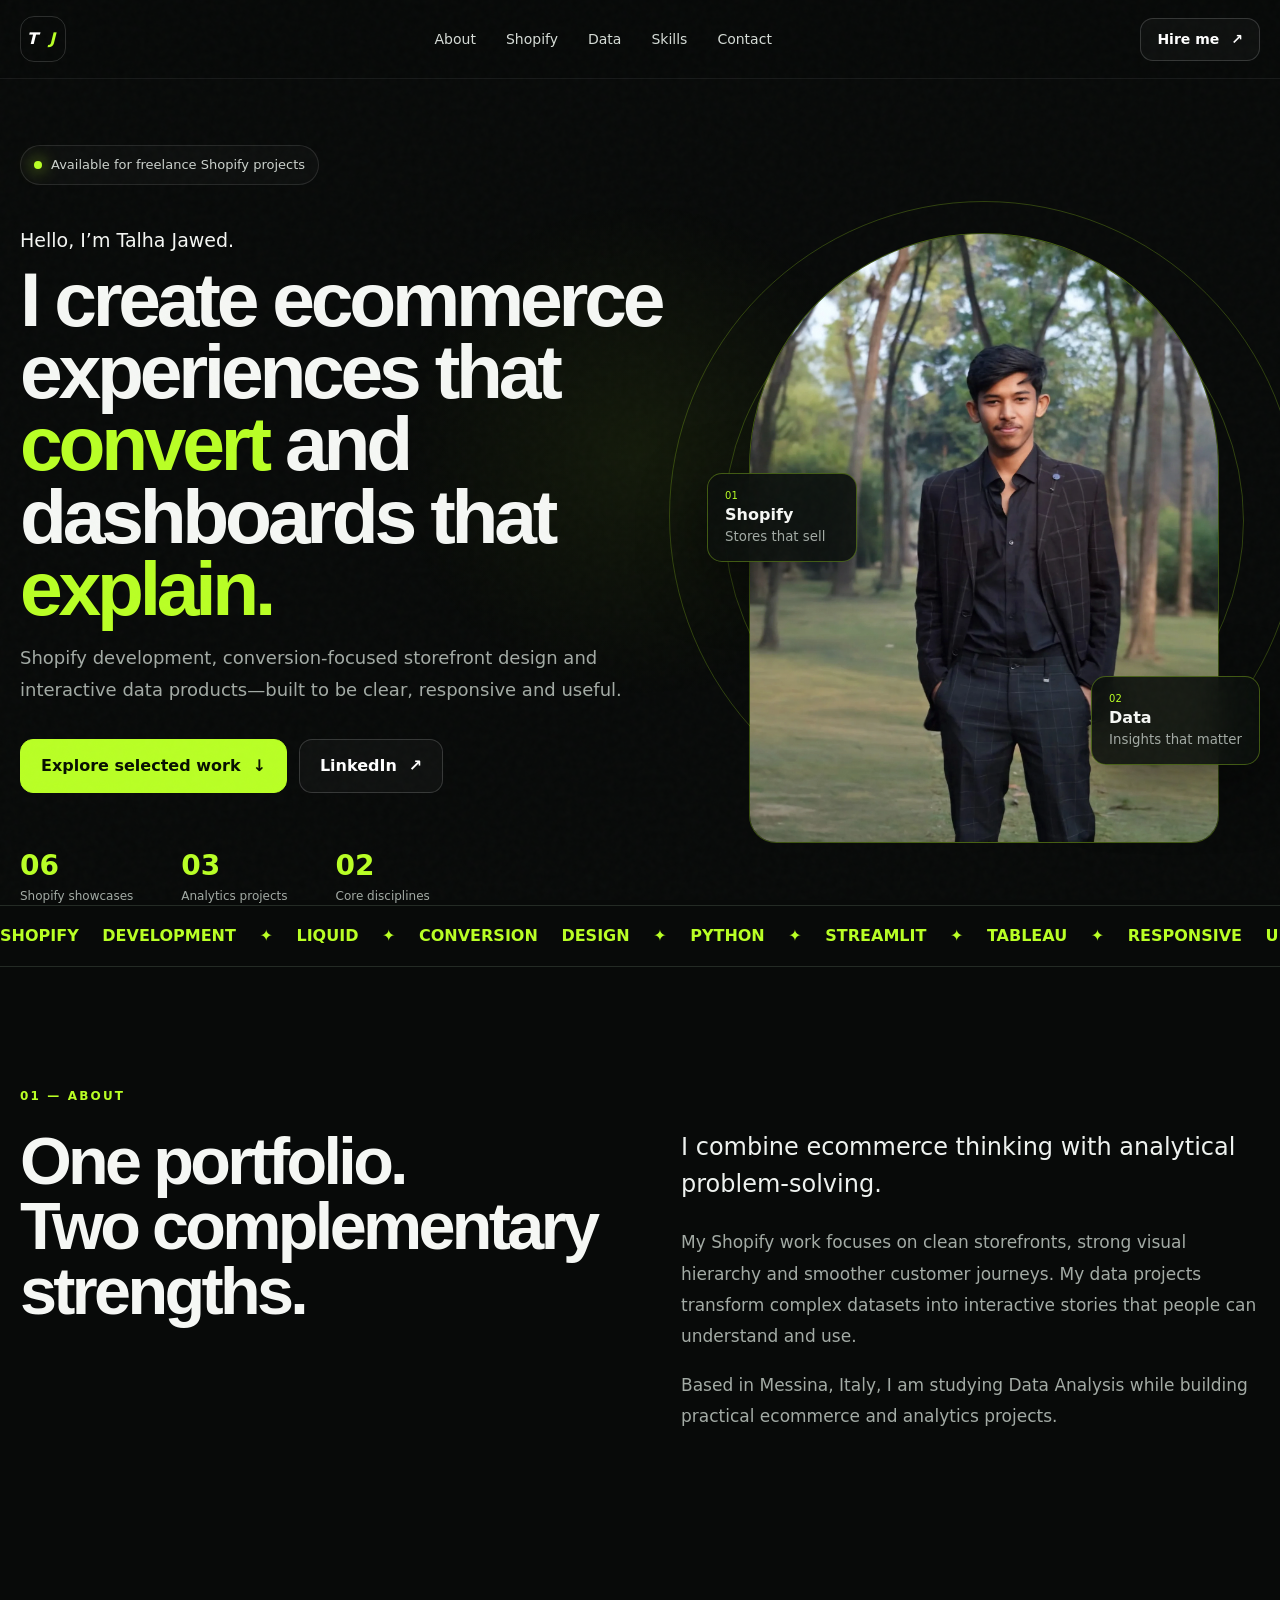
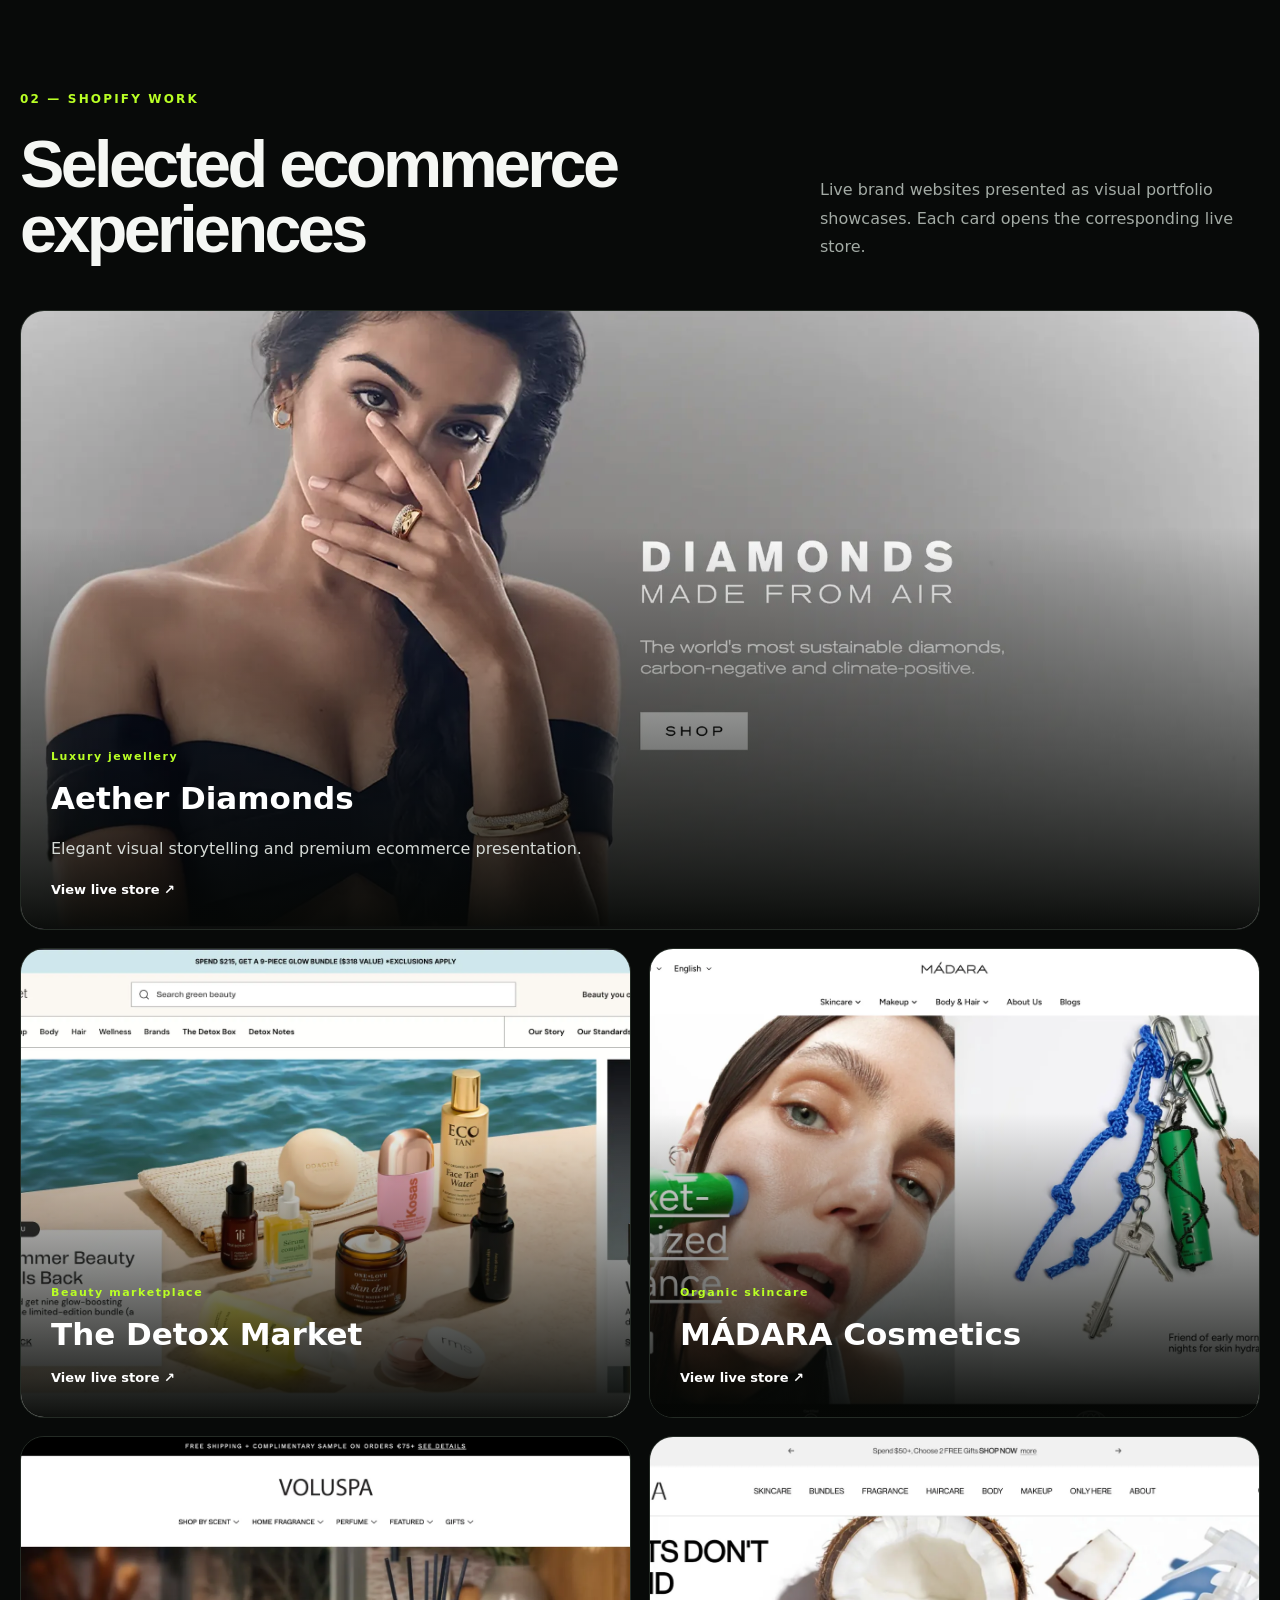
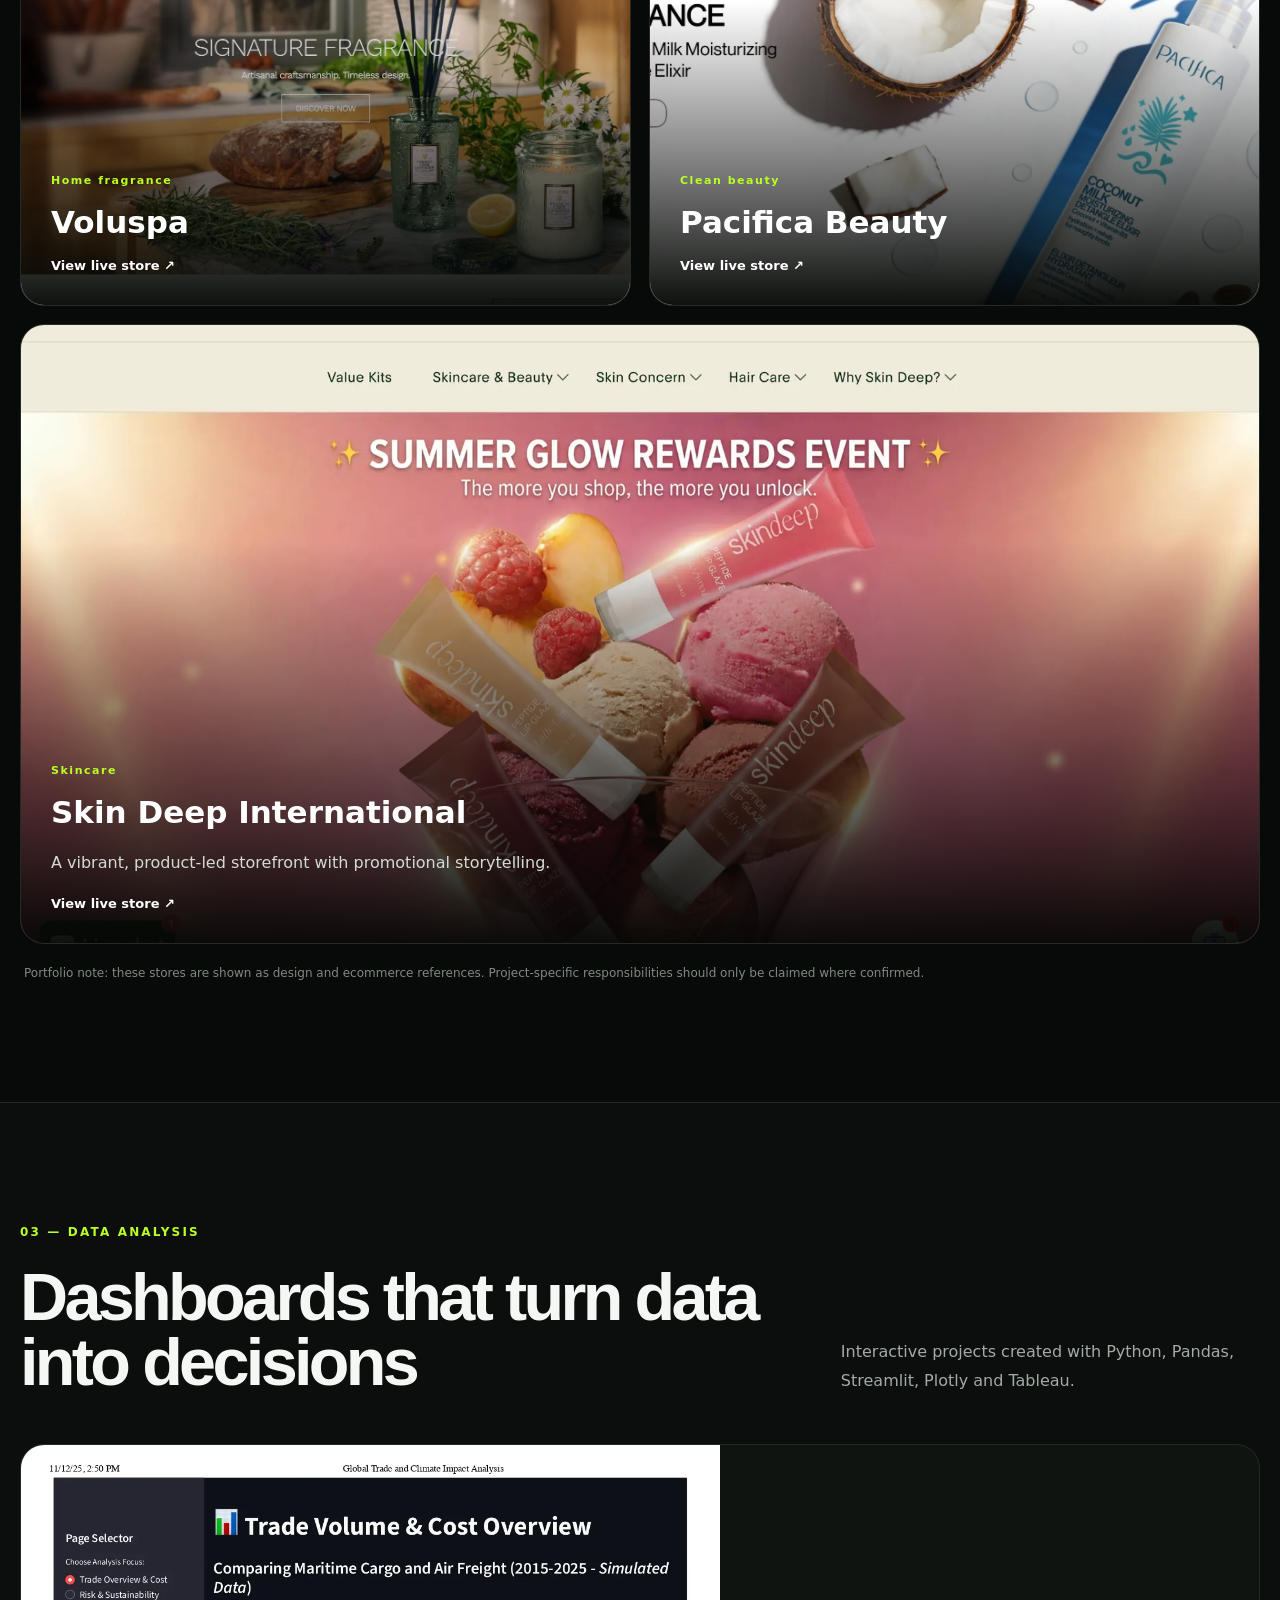
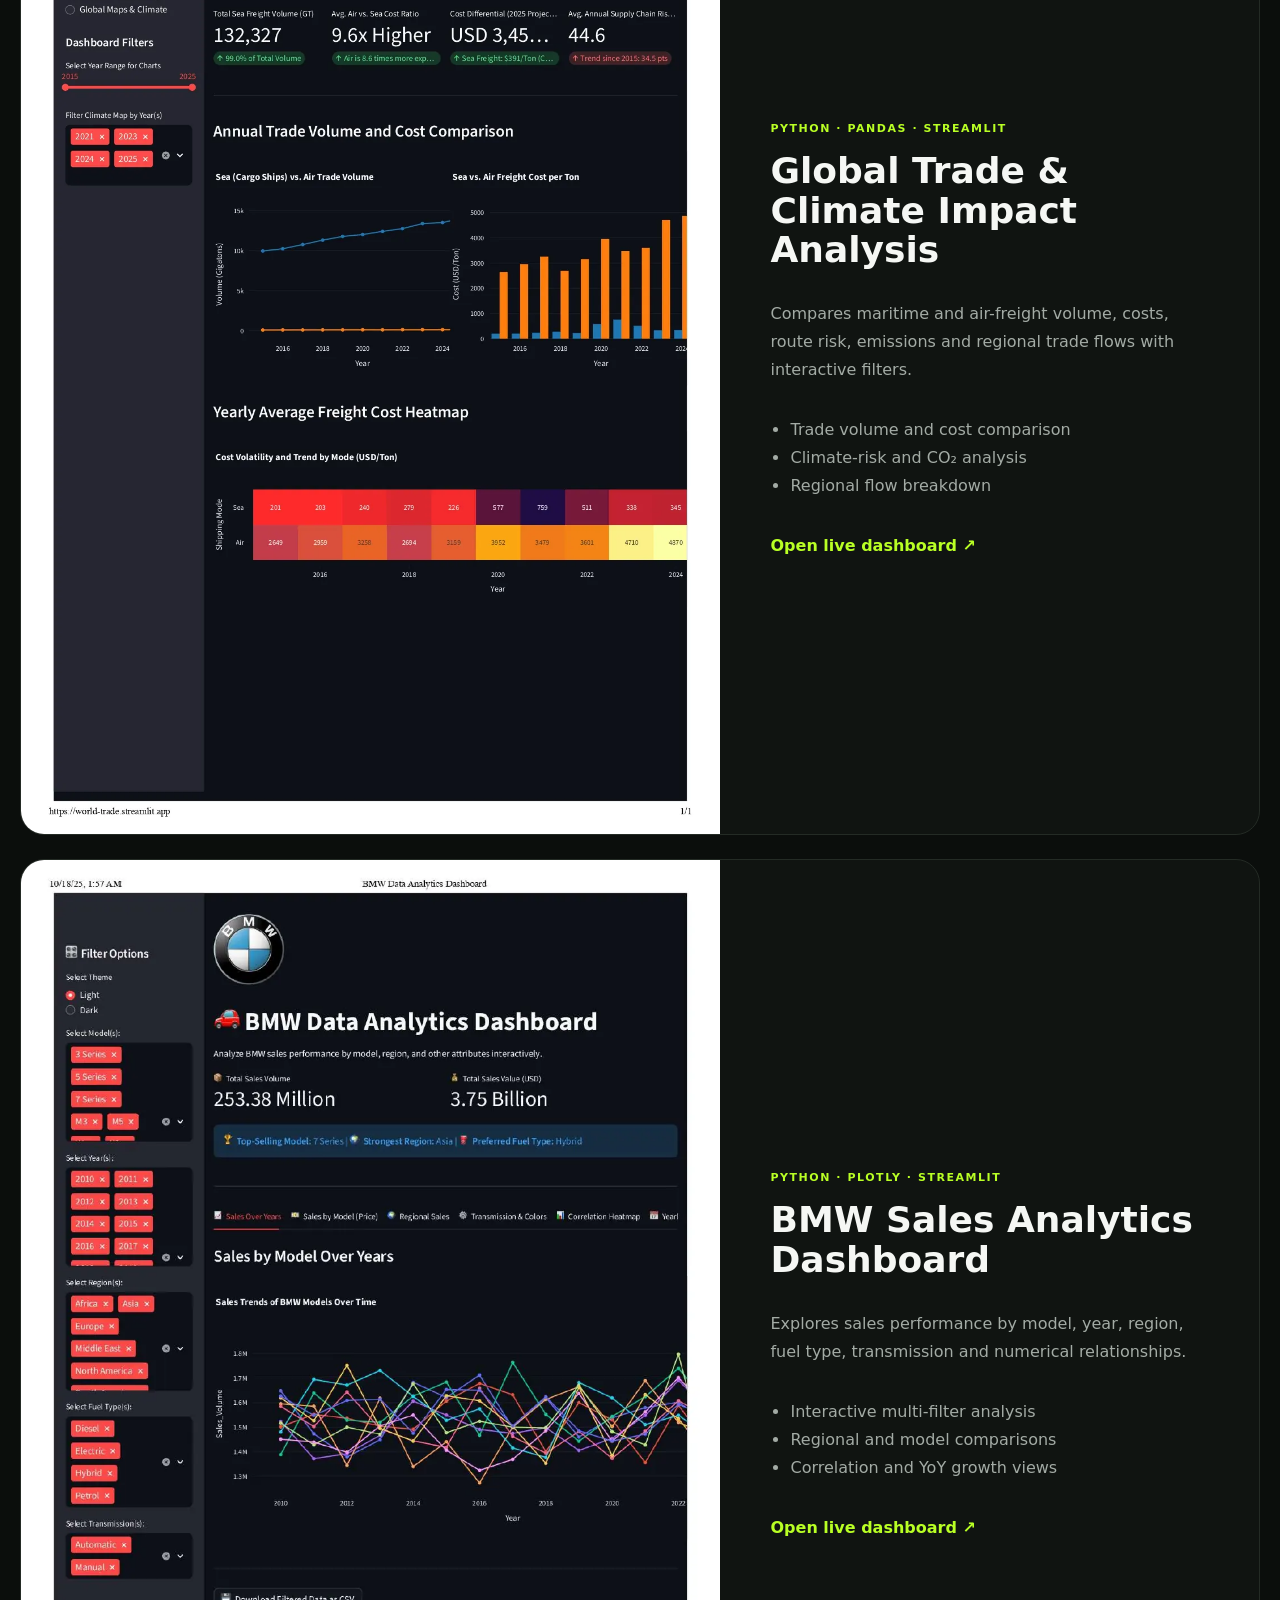
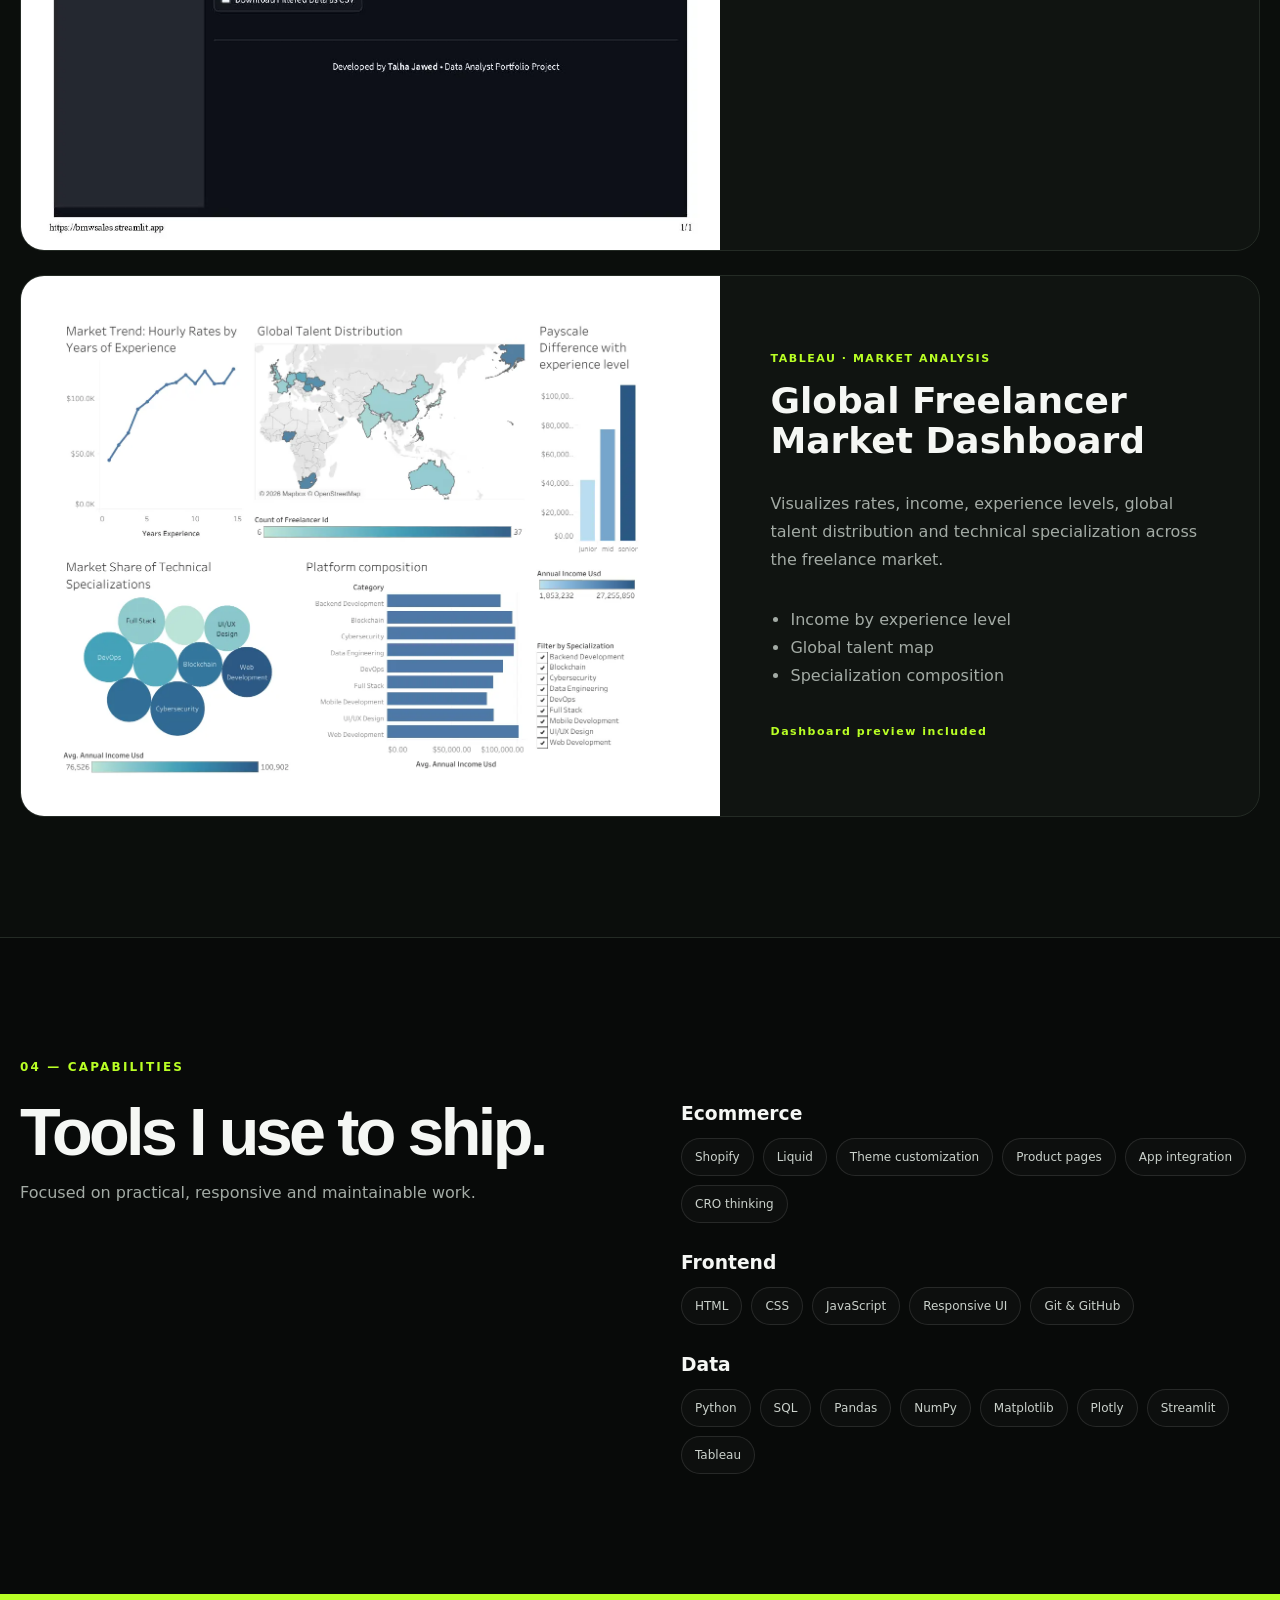
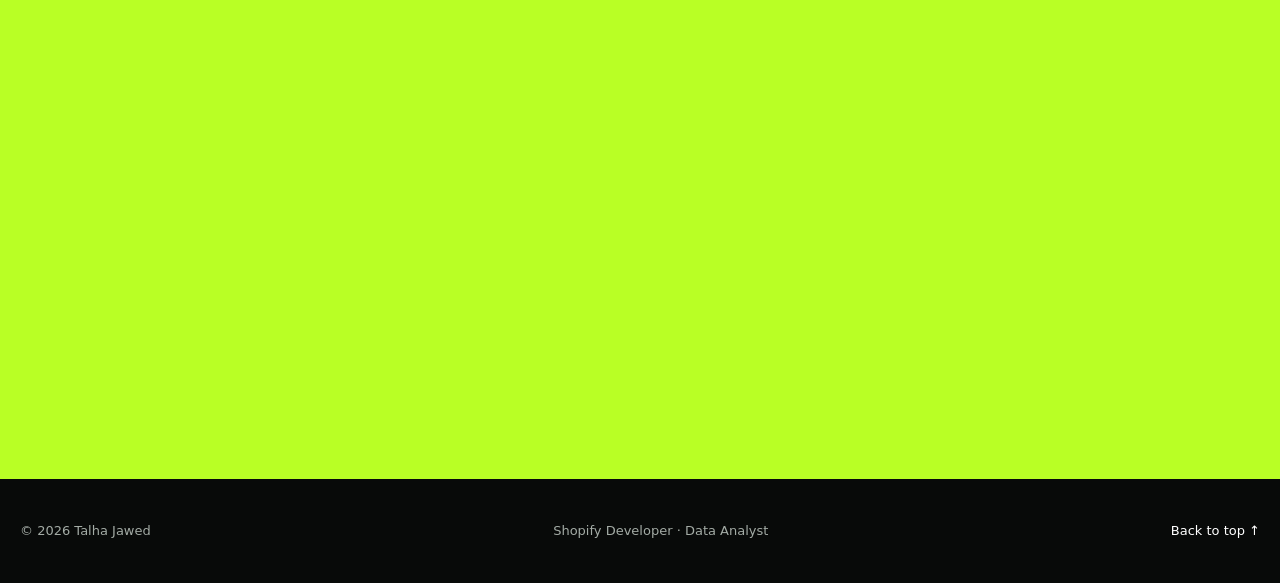
==== index.html @ ec4f765f "Add files via upload" ====
<!doctype html>
<html lang="en">
<head>
  <meta charset="utf-8">
  <meta name="viewport" content="width=device-width,initial-scale=1">
  <meta name="theme-color" content="#080a09">
  <meta name="description" content="Talha Jawed is a Shopify developer and data analyst creating conversion-focused storefronts and interactive analytics dashboards.">
  <meta property="og:title" content="Talha Jawed — Shopify Developer & Data Analyst">
  <meta property="og:description" content="Conversion-focused Shopify work and interactive data analytics projects.">
  <meta property="og:type" content="website">
  <meta property="og:image" content="assets/images/talha.webp">
  <title>Talha Jawed — Shopify Developer & Data Analyst</title>
  <link rel="icon" href="assets/favicon.svg" type="image/svg+xml">
  <link rel="manifest" href="site.webmanifest">
  <link rel="stylesheet" href="style.css">
</head>
<body>
  <a class="skip-link" href="#main">Skip to content</a>
  <div class="noise" aria-hidden="true"></div>
  <div class="cursor-glow" aria-hidden="true"></div>

  <header class="site-header" id="top">
    <nav class="nav shell" aria-label="Primary navigation">
      <a class="logo" href="#home" aria-label="Talha Jawed home"><span>T</span><span>J</span></a>
      <button class="menu-button" type="button" aria-expanded="false" aria-controls="nav-menu">Menu</button>
      <div class="nav-menu" id="nav-menu">
        <a href="#about">About</a>
        <a href="#shopify">Shopify</a>
        <a href="#data">Data</a>
        <a href="#skills">Skills</a>
        <a href="#contact">Contact</a>
      </div>
      <a class="button button-small desktop-hire" href="https://www.upwork.com/freelancers/~015380ee464b023a35" target="_blank" rel="noopener noreferrer">Hire me <span>↗</span></a>
    </nav>
  </header>

  <main id="main">
    <section class="hero shell" id="home">
      <div class="hero-copy reveal">
        <p class="availability"><span></span>Available for freelance Shopify projects</p>
        <p class="kicker">Hello, I’m Talha Jawed.</p>
        <h1>I create ecommerce experiences that <em>convert</em> and dashboards that <em>explain.</em></h1>
        <p class="hero-lead">Shopify development, conversion-focused storefront design and interactive data products—built to be clear, responsive and useful.</p>
        <div class="hero-actions">
          <a class="button button-primary" href="#shopify">Explore selected work <span>↓</span></a>
          <a class="button" href="https://www.linkedin.com/in/talha-jawed-04298723a/" target="_blank" rel="noopener noreferrer">LinkedIn <span>↗</span></a>
        </div>
        <dl class="hero-stats" aria-label="Portfolio summary">
          <div><dt>06</dt><dd>Shopify showcases</dd></div>
          <div><dt>03</dt><dd>Analytics projects</dd></div>
          <div><dt>02</dt><dd>Core disciplines</dd></div>
        </dl>
      </div>

      <div class="hero-art reveal" aria-label="Portrait of Talha Jawed">
        <div class="ring ring-one"></div><div class="ring ring-two"></div>
        <div class="portrait"><img src="assets/images/talha.webp" alt="Talha Jawed wearing a black suit" width="900" height="1100" fetchpriority="high"></div>
        <div class="float-card float-left"><span>01</span><b>Shopify</b><small>Stores that sell</small></div>
        <div class="float-card float-right"><span>02</span><b>Data</b><small>Insights that matter</small></div>
      </div>
    </section>

    <div class="ticker" aria-hidden="true"><div>SHOPIFY DEVELOPMENT ✦ LIQUID ✦ CONVERSION DESIGN ✦ PYTHON ✦ STREAMLIT ✦ TABLEAU ✦ RESPONSIVE UI ✦ SHOPIFY DEVELOPMENT ✦ LIQUID ✦ CONVERSION DESIGN ✦ PYTHON ✦ STREAMLIT ✦ TABLEAU ✦ RESPONSIVE UI ✦</div></div>

    <section class="section shell" id="about">
      <p class="section-index reveal">01 — ABOUT</p>
      <div class="about-grid reveal">
        <h2>One portfolio.<br>Two complementary strengths.</h2>
        <div class="about-copy">
          <p class="statement">I combine ecommerce thinking with analytical problem-solving.</p>
          <p>My Shopify work focuses on clean storefronts, strong visual hierarchy and smoother customer journeys. My data projects transform complex datasets into interactive stories that people can understand and use.</p>
          <p>Based in Messina, Italy, I am studying Data Analysis while building practical ecommerce and analytics projects.</p>
        </div>
      </div>
    </section>

    <section class="section shell" id="shopify">
      <div class="section-heading reveal">
        <div><p class="section-index">02 — SHOPIFY WORK</p><h2>Selected ecommerce experiences</h2></div>
        <p>Live brand websites presented as visual portfolio showcases. Each card opens the corresponding live store.</p>
      </div>
      <div class="shop-grid">
        <a class="shop-card shop-feature reveal" href="https://aetherdiamonds.com/" target="_blank" rel="noopener noreferrer">
          <img src="assets/images/aether.webp" alt="Aether Diamonds ecommerce homepage" loading="lazy">
          <div class="shade"></div><div class="shop-copy"><span>Luxury jewellery</span><h3>Aether Diamonds</h3><p>Elegant visual storytelling and premium ecommerce presentation.</p><b>View live store ↗</b></div>
        </a>
        <a class="shop-card reveal" href="https://www.thedetoxmarket.com/" target="_blank" rel="noopener noreferrer"><img src="assets/images/detox.webp" alt="The Detox Market homepage" loading="lazy"><div class="shade"></div><div class="shop-copy"><span>Beauty marketplace</span><h3>The Detox Market</h3><b>View live store ↗</b></div></a>
        <a class="shop-card reveal" href="https://www.madaracosmetics.com/" target="_blank" rel="noopener noreferrer"><img src="assets/images/madara.webp" alt="Madara Cosmetics homepage" loading="lazy"><div class="shade"></div><div class="shop-copy"><span>Organic skincare</span><h3>MÁDARA Cosmetics</h3><b>View live store ↗</b></div></a>
        <a class="shop-card reveal" href="https://voluspa.com/" target="_blank" rel="noopener noreferrer"><img src="assets/images/voluspa.webp" alt="Voluspa homepage" loading="lazy"><div class="shade"></div><div class="shop-copy"><span>Home fragrance</span><h3>Voluspa</h3><b>View live store ↗</b></div></a>
        <a class="shop-card reveal" href="https://www.pacificabeauty.com/" target="_blank" rel="noopener noreferrer"><img src="assets/images/pacifica.webp" alt="Pacifica Beauty homepage" loading="lazy"><div class="shade"></div><div class="shop-copy"><span>Clean beauty</span><h3>Pacifica Beauty</h3><b>View live store ↗</b></div></a>
        <a class="shop-card shop-wide reveal" href="https://skindeepintl.com/" target="_blank" rel="noopener noreferrer"><img src="assets/images/skindeep.webp" alt="Skin Deep International homepage" loading="lazy"><div class="shade"></div><div class="shop-copy"><span>Skincare</span><h3>Skin Deep International</h3><p>A vibrant, product-led storefront with promotional storytelling.</p><b>View live store ↗</b></div></a>
      </div>
      <p class="disclosure reveal">Portfolio note: these stores are shown as design and ecommerce references. Project-specific responsibilities should only be claimed where confirmed.</p>
    </section>

    <section class="section data-section" id="data">
      <div class="shell">
        <div class="section-heading reveal">
          <div><p class="section-index">03 — DATA ANALYSIS</p><h2>Dashboards that turn data into decisions</h2></div>
          <p>Interactive projects created with Python, Pandas, Streamlit, Plotly and Tableau.</p>
        </div>
        <div class="data-list">
          <article class="data-card reveal">
            <div class="data-visual"><img src="assets/images/trade.webp" alt="Global Trade and Climate Impact dashboard" loading="lazy"></div>
            <div class="data-copy"><span>PYTHON · PANDAS · STREAMLIT</span><h3>Global Trade & Climate Impact Analysis</h3><p>Compares maritime and air-freight volume, costs, route risk, emissions and regional trade flows with interactive filters.</p><ul><li>Trade volume and cost comparison</li><li>Climate-risk and CO₂ analysis</li><li>Regional flow breakdown</li></ul><a href="https://world-trade.streamlit.app" target="_blank" rel="noopener noreferrer">Open live dashboard ↗</a></div>
          </article>
          <article class="data-card reveal">
            <div class="data-visual"><img src="assets/images/bmw.webp" alt="BMW Sales Analytics dashboard" loading="lazy"></div>
            <div class="data-copy"><span>PYTHON · PLOTLY · STREAMLIT</span><h3>BMW Sales Analytics Dashboard</h3><p>Explores sales performance by model, year, region, fuel type, transmission and numerical relationships.</p><ul><li>Interactive multi-filter analysis</li><li>Regional and model comparisons</li><li>Correlation and YoY growth views</li></ul><a href="https://bmwsales.streamlit.app" target="_blank" rel="noopener noreferrer">Open live dashboard ↗</a></div>
          </article>
          <article class="data-card reveal">
            <div class="data-visual"><img src="assets/images/freelancer.webp" alt="Global Freelancer Market Tableau dashboard" loading="lazy"></div>
            <div class="data-copy"><span>TABLEAU · MARKET ANALYSIS</span><h3>Global Freelancer Market Dashboard</h3><p>Visualizes rates, income, experience levels, global talent distribution and technical specialization across the freelance market.</p><ul><li>Income by experience level</li><li>Global talent map</li><li>Specialization composition</li></ul><span class="coming-link">Dashboard preview included</span></div>
          </article>
        </div>
      </div>
    </section>

    <section class="section shell" id="skills">
      <p class="section-index reveal">04 — CAPABILITIES</p>
      <div class="skills-grid reveal">
        <div><h2>Tools I use to ship.</h2><p>Focused on practical, responsive and maintainable work.</p></div>
        <div class="skill-groups">
          <div><h3>Ecommerce</h3><p><span>Shopify</span><span>Liquid</span><span>Theme customization</span><span>Product pages</span><span>App integration</span><span>CRO thinking</span></p></div>
          <div><h3>Frontend</h3><p><span>HTML</span><span>CSS</span><span>JavaScript</span><span>Responsive UI</span><span>Git & GitHub</span></p></div>
          <div><h3>Data</h3><p><span>Python</span><span>SQL</span><span>Pandas</span><span>NumPy</span><span>Matplotlib</span><span>Plotly</span><span>Streamlit</span><span>Tableau</span></p></div>
        </div>
      </div>
    </section>

    <section class="contact section" id="contact">
      <div class="shell contact-grid reveal">
        <div><p class="section-index">05 — CONTACT</p><h2>Have a store to improve or data to explore?</h2><p>Let’s turn it into something clear, useful and memorable.</p></div>
        <div class="contact-buttons">
          <a href="https://www.upwork.com/freelancers/~015380ee464b023a35" target="_blank" rel="noopener noreferrer">Upwork <span>↗</span></a>
          <a href="https://www.fiverr.com/s/yvzglZ6" target="_blank" rel="noopener noreferrer">Fiverr <span>↗</span></a>
          <a href="https://www.linkedin.com/in/talha-jawed-04298723a/" target="_blank" rel="noopener noreferrer">LinkedIn <span>↗</span></a>
        </div>
      </div>
    </section>
  </main>

  <footer class="footer shell"><span>© <span id="year"></span> Talha Jawed</span><span>Shopify Developer · Data Analyst</span><a href="#top">Back to top ↑</a></footer>
  <script src="script.js" defer></script>
</body>
</html>
---- style.css ----
:root{--bg:#080a09;--bg2:#0d100e;--panel:#101411;--line:#242b25;--text:#f5f7f4;--muted:#a3aba5;--green:#b9ff25;--green2:#71f34e;--dark:#061000;--radius:24px;--max:1280px}*{box-sizing:border-box}html{scroll-behavior:smooth;scroll-padding-top:90px}body{margin:0;background:var(--bg);color:var(--text);font-family:Inter,ui-sans-serif,system-ui,-apple-system,BlinkMacSystemFont,"Segoe UI",sans-serif;overflow-x:hidden;line-height:1.5}img{max-width:100%;display:block}a,button{font:inherit}.shell{width:min(var(--max),calc(100% - 40px));margin-inline:auto}.skip-link{position:fixed;left:12px;top:-80px;z-index:100;background:var(--green);color:#061000;padding:10px 14px;border-radius:8px}.skip-link:focus{top:12px}.noise{position:fixed;inset:0;pointer-events:none;z-index:90;opacity:.035;background-image:url("data:image/svg+xml,%3Csvg viewBox='0 0 160 160' xmlns='http://www.w3.org/2000/svg'%3E%3Cfilter id='n'%3E%3CfeTurbulence type='fractalNoise' baseFrequency='.8' numOctaves='4' stitchTiles='stitch'/%3E%3C/filter%3E%3Crect width='100%25' height='100%25' filter='url(%23n)' opacity='.7'/%3E%3C/svg%3E")}.cursor-glow{position:fixed;left:50%;top:50%;width:520px;height:520px;border-radius:50%;background:radial-gradient(circle,#b9ff2511 0,transparent 68%);pointer-events:none;z-index:-1;transform:translate(-50%,-50%)}.site-header{position:fixed;top:0;width:100%;z-index:80;background:#080a09d9;border-bottom:1px solid #ffffff12;backdrop-filter:blur(18px)}.nav{height:78px;display:flex;align-items:center;justify-content:space-between;gap:24px}.logo{width:46px;height:46px;display:grid;grid-template-columns:1fr 1fr;place-items:center;border:1px solid #ffffff25;border-radius:14px;text-decoration:none;color:#fff;font-weight:900;font-style:italic;letter-spacing:-.15em;padding-right:4px}.logo span:last-child{color:var(--green)}.nav-menu{display:flex;gap:30px}.nav-menu a{color:#d6dcd7;text-decoration:none;font-size:14px}.nav-menu a:hover,.nav-menu a:focus-visible{color:var(--green)}.menu-button{display:none;background:none;border:1px solid #ffffff22;color:white;border-radius:10px;padding:8px 12px}.button{display:inline-flex;align-items:center;justify-content:center;gap:12px;border:1px solid #ffffff29;border-radius:13px;padding:14px 20px;color:white;text-decoration:none;font-weight:800;background:#ffffff08;transition:.25s ease}.button:hover{transform:translateY(-2px);border-color:#b9ff2580}.button-primary{background:var(--green);border-color:var(--green);color:#071000}.button-small{padding:10px 16px;font-size:14px}.hero{min-height:820px;padding-top:132px;display:grid;grid-template-columns:1.08fr .92fr;align-items:center;gap:38px}.availability{display:inline-flex;align-items:center;gap:9px;border:1px solid #ffffff1c;background:#ffffff06;border-radius:999px;padding:9px 13px;color:#ccd2cd;font-size:13px}.availability span{width:8px;height:8px;background:var(--green);border-radius:50%;box-shadow:0 0 16px var(--green)}.kicker{font-size:19px;margin:28px 0 9px}.hero h1,.section h2{font-family:"Arial Black",Inter,sans-serif;letter-spacing:-.055em}.hero h1{font-size:clamp(54px,6vw,92px);line-height:.94;margin:0;max-width:820px}.hero h1 em{font-style:normal;color:var(--green)}.hero-lead{font-size:18px;line-height:1.8;color:var(--muted);max-width:680px}.hero-actions{display:flex;gap:12px;margin:32px 0 0}.hero-stats{display:flex;gap:48px;margin:52px 0 0}.hero-stats div{display:flex;flex-direction:column}.hero-stats dt{font-size:28px;font-weight:900;color:var(--green)}.hero-stats dd{margin:0;color:var(--muted);font-size:12px}.hero-art{height:650px;position:relative;display:grid;place-items:end center}.portrait{width:min(470px,90%);height:610px;position:relative;z-index:3;overflow:hidden;border:1px solid #b9ff2548;border-radius:240px 240px 28px 28px;background:radial-gradient(circle at 50% 26%,#b9ff2538,transparent 58%)}.portrait img{width:100%;height:100%;object-fit:cover;object-position:center 35%;filter:contrast(1.04) saturate(.92)}.ring{position:absolute;border:1px solid #b9ff2539;border-radius:50%}.ring-one{width:520px;height:520px;top:68px}.ring-two{width:630px;height:630px;top:8px}.float-card{position:absolute;z-index:5;min-width:150px;border:1px solid #b9ff254f;background:#0c100de8;backdrop-filter:blur(15px);padding:14px 17px;border-radius:15px;box-shadow:0 18px 60px #0008;display:grid}.float-card span{font-size:10px;color:var(--green)}.float-card b{font-size:16px}.float-card small{color:var(--muted)}.float-left{left:0;top:43%}.float-right{right:0;bottom:12%}.ticker{overflow:hidden;border-block:1px solid var(--line);padding:18px 0;color:var(--green);white-space:nowrap;font-weight:900}.ticker div{width:max-content;animation:ticker 28s linear infinite;word-spacing:18px}@keyframes ticker{to{transform:translateX(-50%)}}.section{padding:120px 0}.section-index{font-size:12px;letter-spacing:.18em;color:var(--green);font-weight:900;margin:0 0 24px}.section h2{font-size:clamp(42px,5.2vw,72px);line-height:.98;margin:0}.about-grid,.skills-grid{display:grid;grid-template-columns:1fr 1fr;gap:82px}.about-copy{color:var(--muted);font-size:17px;line-height:1.85}.about-copy .statement{font-size:24px;line-height:1.55;color:#eef2ef;margin-top:0}.section-heading{display:flex;align-items:end;justify-content:space-between;gap:60px;margin-bottom:48px}.section-heading>p{max-width:440px;color:var(--muted);line-height:1.8;margin:0}.shop-grid{display:grid;grid-template-columns:repeat(2,1fr);gap:18px}.shop-card{position:relative;min-height:470px;overflow:hidden;border:1px solid var(--line);border-radius:var(--radius);background:var(--panel);color:white;text-decoration:none}.shop-feature,.shop-wide{grid-column:span 2;min-height:620px}.shop-card img{position:absolute;width:100%;height:100%;object-fit:cover;transition:transform .65s ease}.shop-card:hover img{transform:scale(1.035)}.shade{position:absolute;inset:0;background:linear-gradient(transparent 35%,#050705f5 100%)}.shop-copy{position:absolute;z-index:2;left:30px;right:30px;bottom:28px}.shop-copy span,.data-copy>span{font-size:11px;letter-spacing:.14em;font-weight:900;color:var(--green)}.shop-copy h3{font-size:31px;margin:8px 0}.shop-copy p{color:#d5dad6}.shop-copy b{font-size:13px}.disclosure{color:#7f8981;font-size:12px;margin:20px 4px 0}.data-section{background:#0b0e0c;border-block:1px solid var(--line)}.data-list{display:grid;gap:24px}.data-card{display:grid;grid-template-columns:1.13fr .87fr;background:var(--panel);border:1px solid var(--line);border-radius:var(--radius);overflow:hidden}.data-visual{min-height:490px;background:#070908;overflow:hidden}.data-visual img{width:100%;height:100%;object-fit:cover;object-position:top}.data-copy{padding:50px;display:flex;flex-direction:column;justify-content:center}.data-copy h3{font-size:36px;line-height:1.1;margin:14px 0}.data-copy p,.data-copy li{color:var(--muted);line-height:1.75}.data-copy ul{padding-left:20px}.data-copy a,.coming-link{color:var(--green);font-weight:900;text-decoration:none;margin-top:18px}.skills-grid>div:first-child p{color:var(--muted)}.skill-groups{display:grid;gap:26px}.skill-groups h3{margin:0 0 10px}.skill-groups p{display:flex;flex-wrap:wrap;gap:9px;margin:0}.skill-groups span{border:1px solid #ffffff1c;background:#ffffff06;color:#cbd2cc;border-radius:999px;padding:9px 13px;font-size:12px}.skill-groups span:hover{border-color:var(--green);color:var(--green)}.contact{background:var(--green);color:#061000}.contact .section-index{color:#153600}.contact-grid{display:flex;justify-content:space-between;align-items:end;gap:60px}.contact-grid>div:first-child{max-width:800px}.contact-grid p{font-size:18px}.contact-buttons{display:flex;flex-wrap:wrap;gap:10px}.contact-buttons a{display:flex;justify-content:space-between;gap:30px;min-width:160px;border:1px solid #06100066;color:#061000;padding:13px 16px;border-radius:11px;text-decoration:none;font-weight:900}.footer{min-height:104px;display:flex;align-items:center;justify-content:space-between;gap:20px;color:var(--muted);font-size:13px}.footer a{color:white;text-decoration:none}.reveal{opacity:0;transform:translateY(26px);transition:opacity .75s ease,transform .75s ease}.reveal.visible{opacity:1;transform:none}@media (prefers-reduced-motion:reduce){html{scroll-behavior:auto}.reveal{opacity:1;transform:none;transition:none}.ticker div{animation:none}.cursor-glow{display:none}}@media(max-width:920px){.desktop-hire{display:none}.menu-button{display:block}.nav-menu{display:none;position:absolute;top:78px;left:0;right:0;padding:22px 20px 26px;background:#080a09f7;border-bottom:1px solid var(--line);flex-direction:column}.nav-menu.open{display:flex}.hero{grid-template-columns:1fr;padding-top:125px}.hero-art{height:560px}.portrait{height:520px;width:min(430px,90%)}.ring-one{width:430px;height:430px}.ring-two{width:520px;height:520px}.float-left{left:5%}.float-right{right:5%}.about-grid,.skills-grid,.data-card{grid-template-columns:1fr}.section-heading,.contact-grid{align-items:flex-start;flex-direction:column}.shop-grid{grid-template-columns:1fr}.shop-feature,.shop-wide{grid-column:auto}.data-copy{padding:34px}.data-visual{min-height:350px}}@media(max-width:580px){.shell{width:min(var(--max),calc(100% - 24px))}.hero{min-height:auto;padding-bottom:80px}.hero h1{font-size:48px}.hero-actions{flex-direction:column}.hero-stats{gap:10px;justify-content:space-between}.hero-stats dd{font-size:10px}.hero-art{height:500px}.portrait{height:470px}.ring-one{width:360px;height:360px}.ring-two{width:440px;height:440px}.float-card{min-width:126px;font-size:12px}.section{padding:84px 0}.section h2{font-size:44px}.shop-card,.shop-feature,.shop-wide{min-height:410px}.shop-copy{left:22px;right:22px;bottom:22px}.shop-copy h3{font-size:27px}.data-copy h3{font-size:30px}.contact-buttons{width:100%;flex-direction:column}.contact-buttons a{width:100%}.footer{flex-direction:column;justify-content:center;padding:28px 0;text-align:center}}
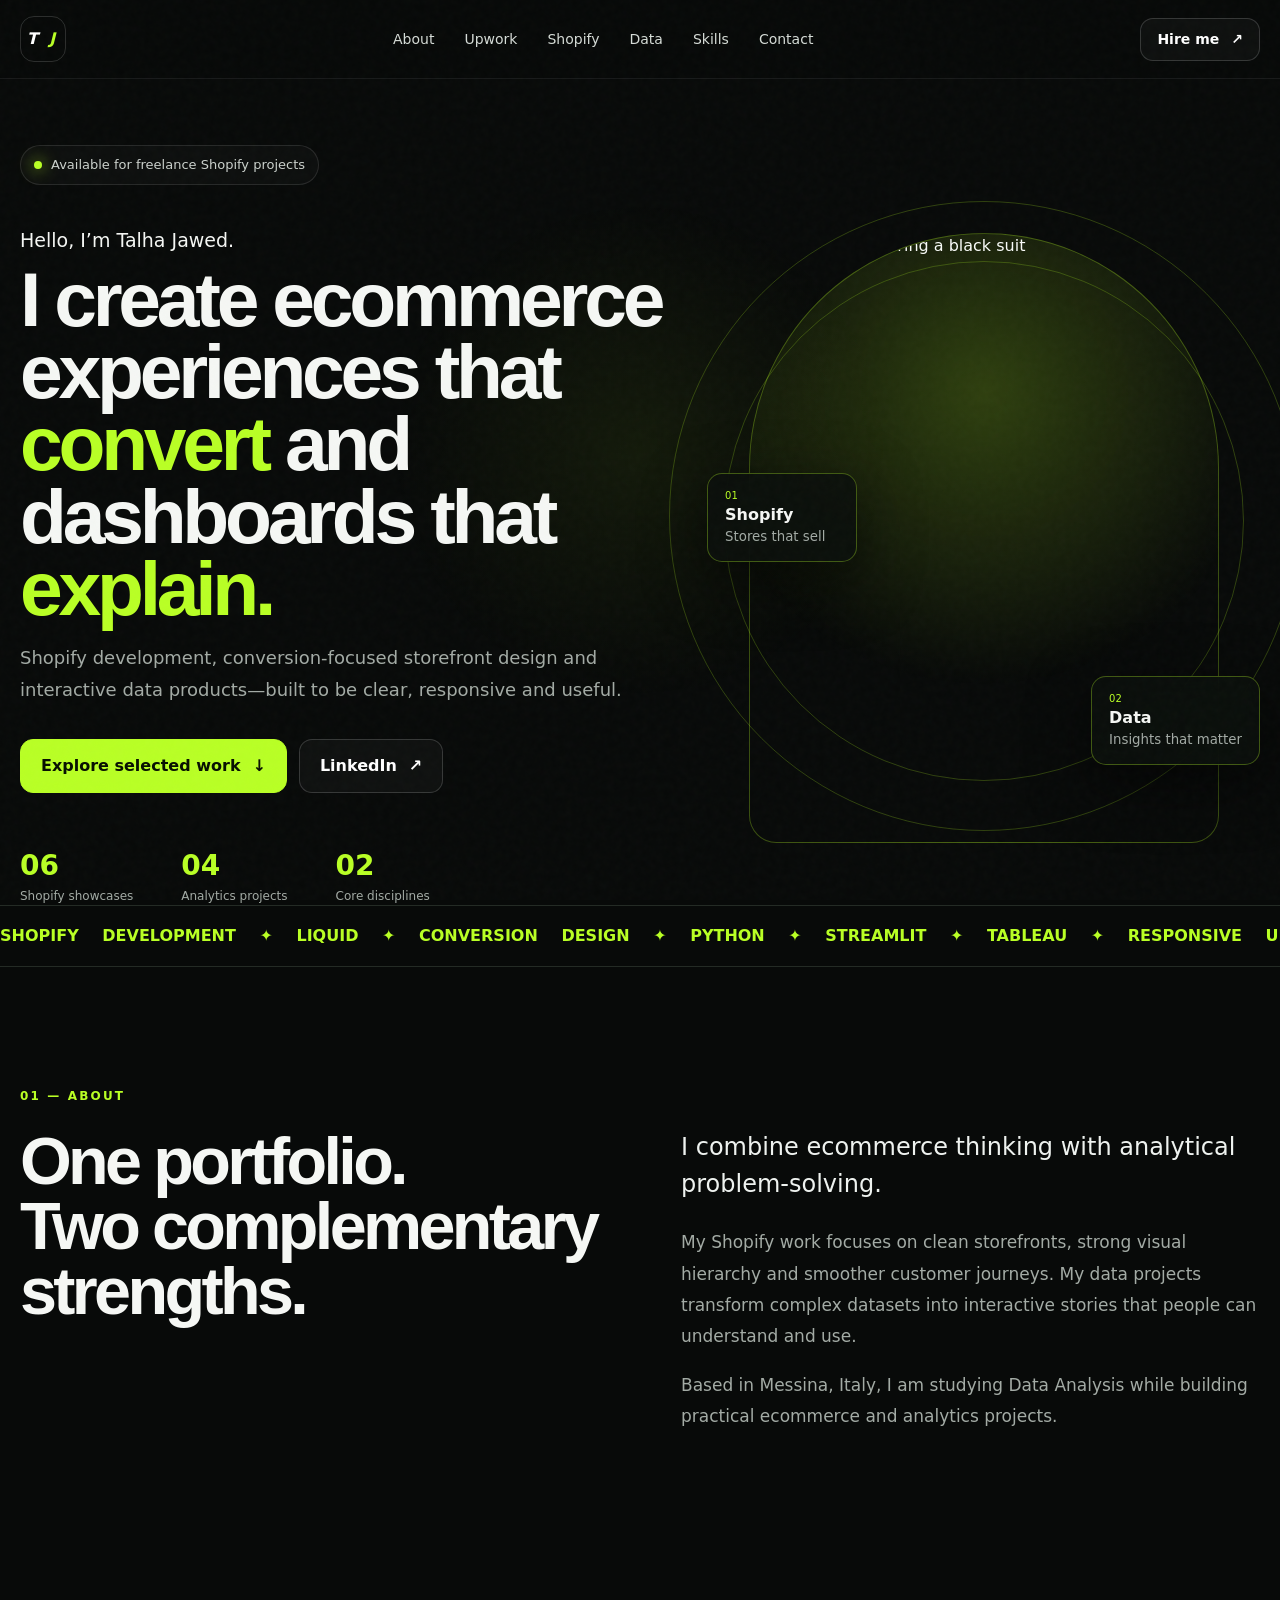
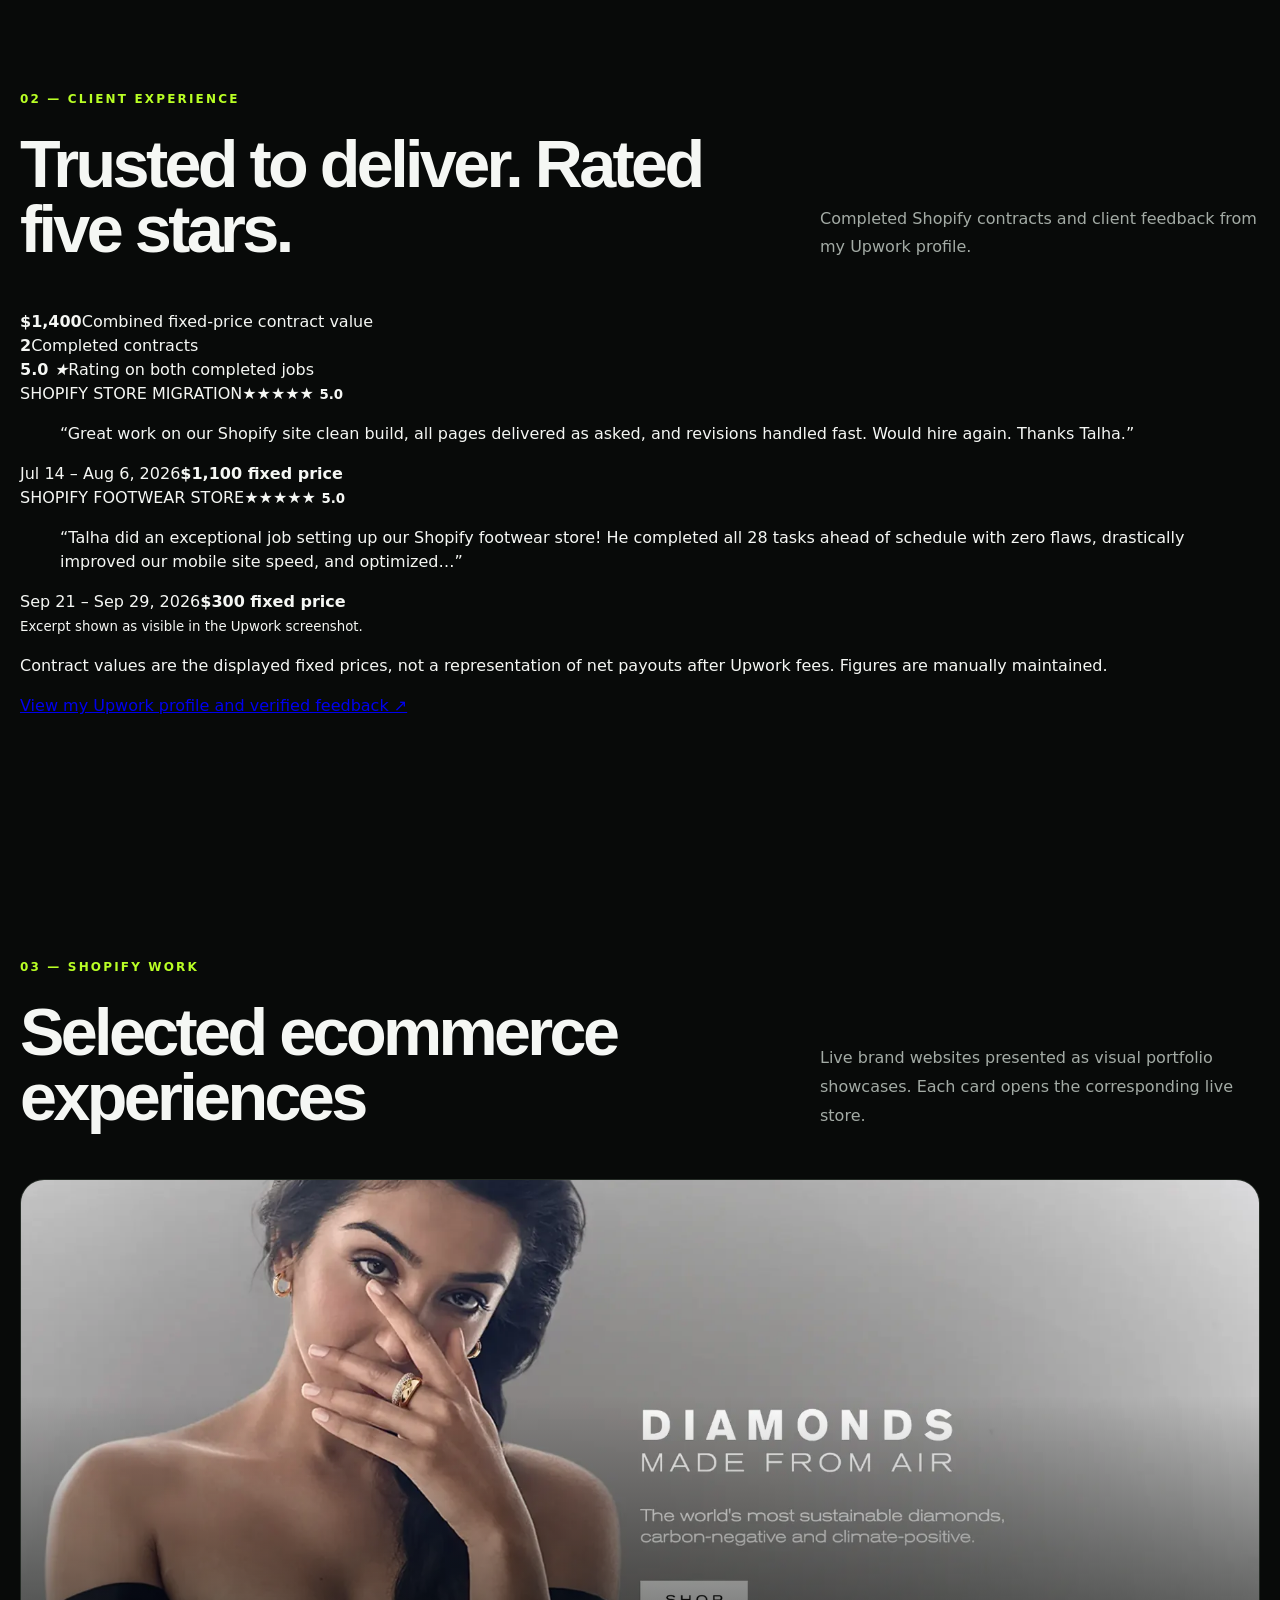
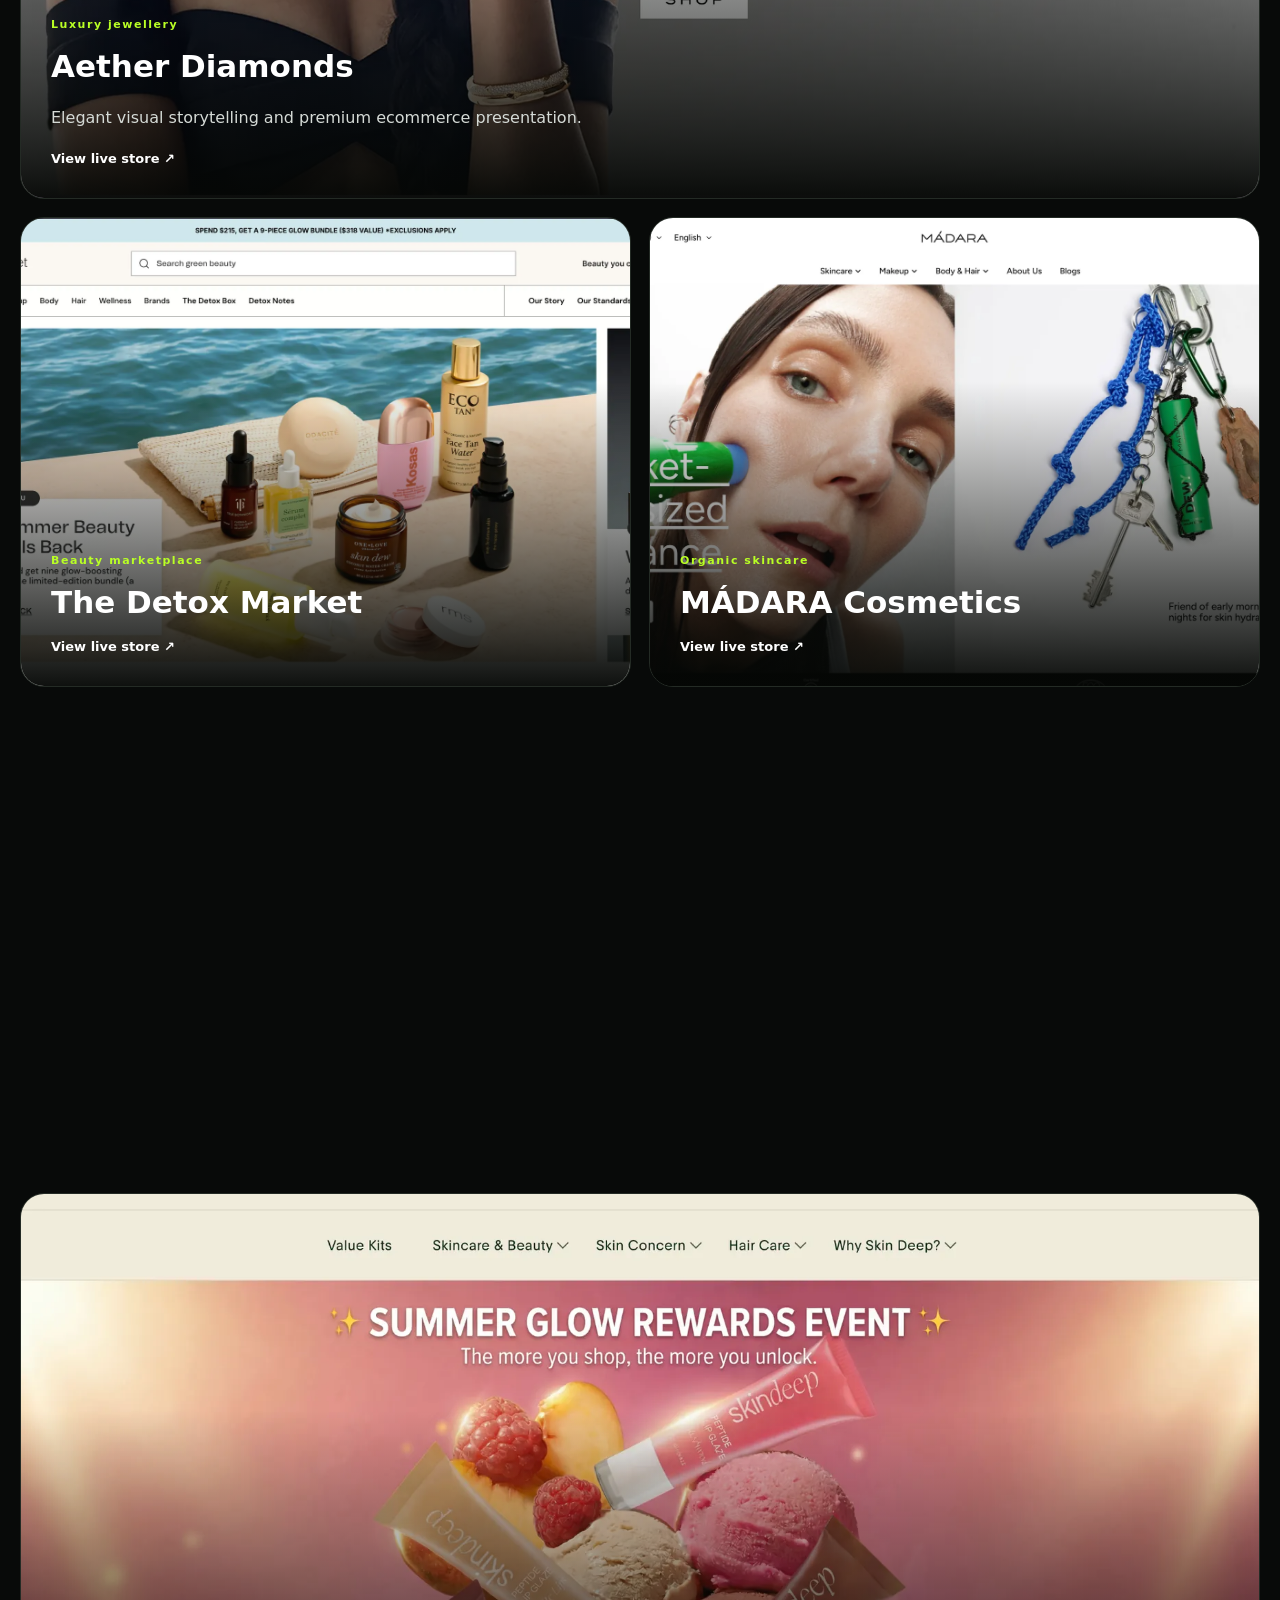
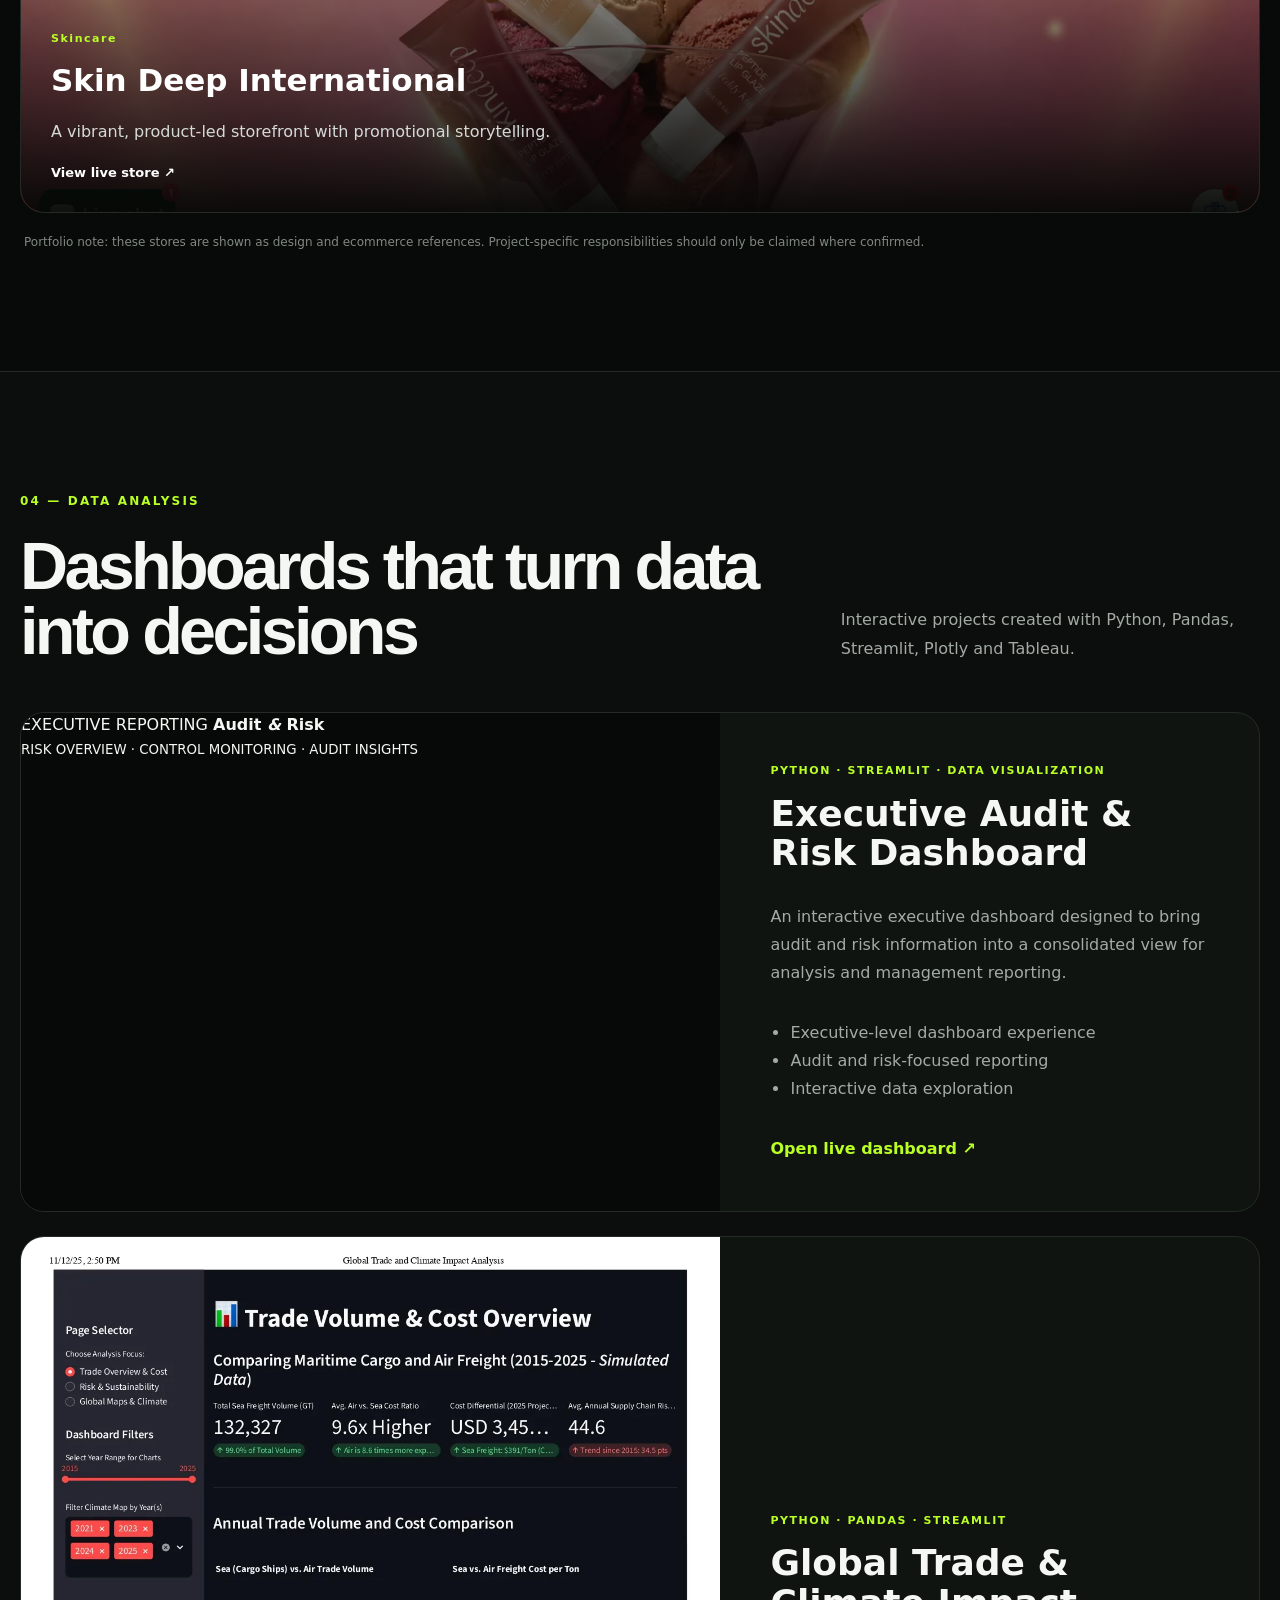
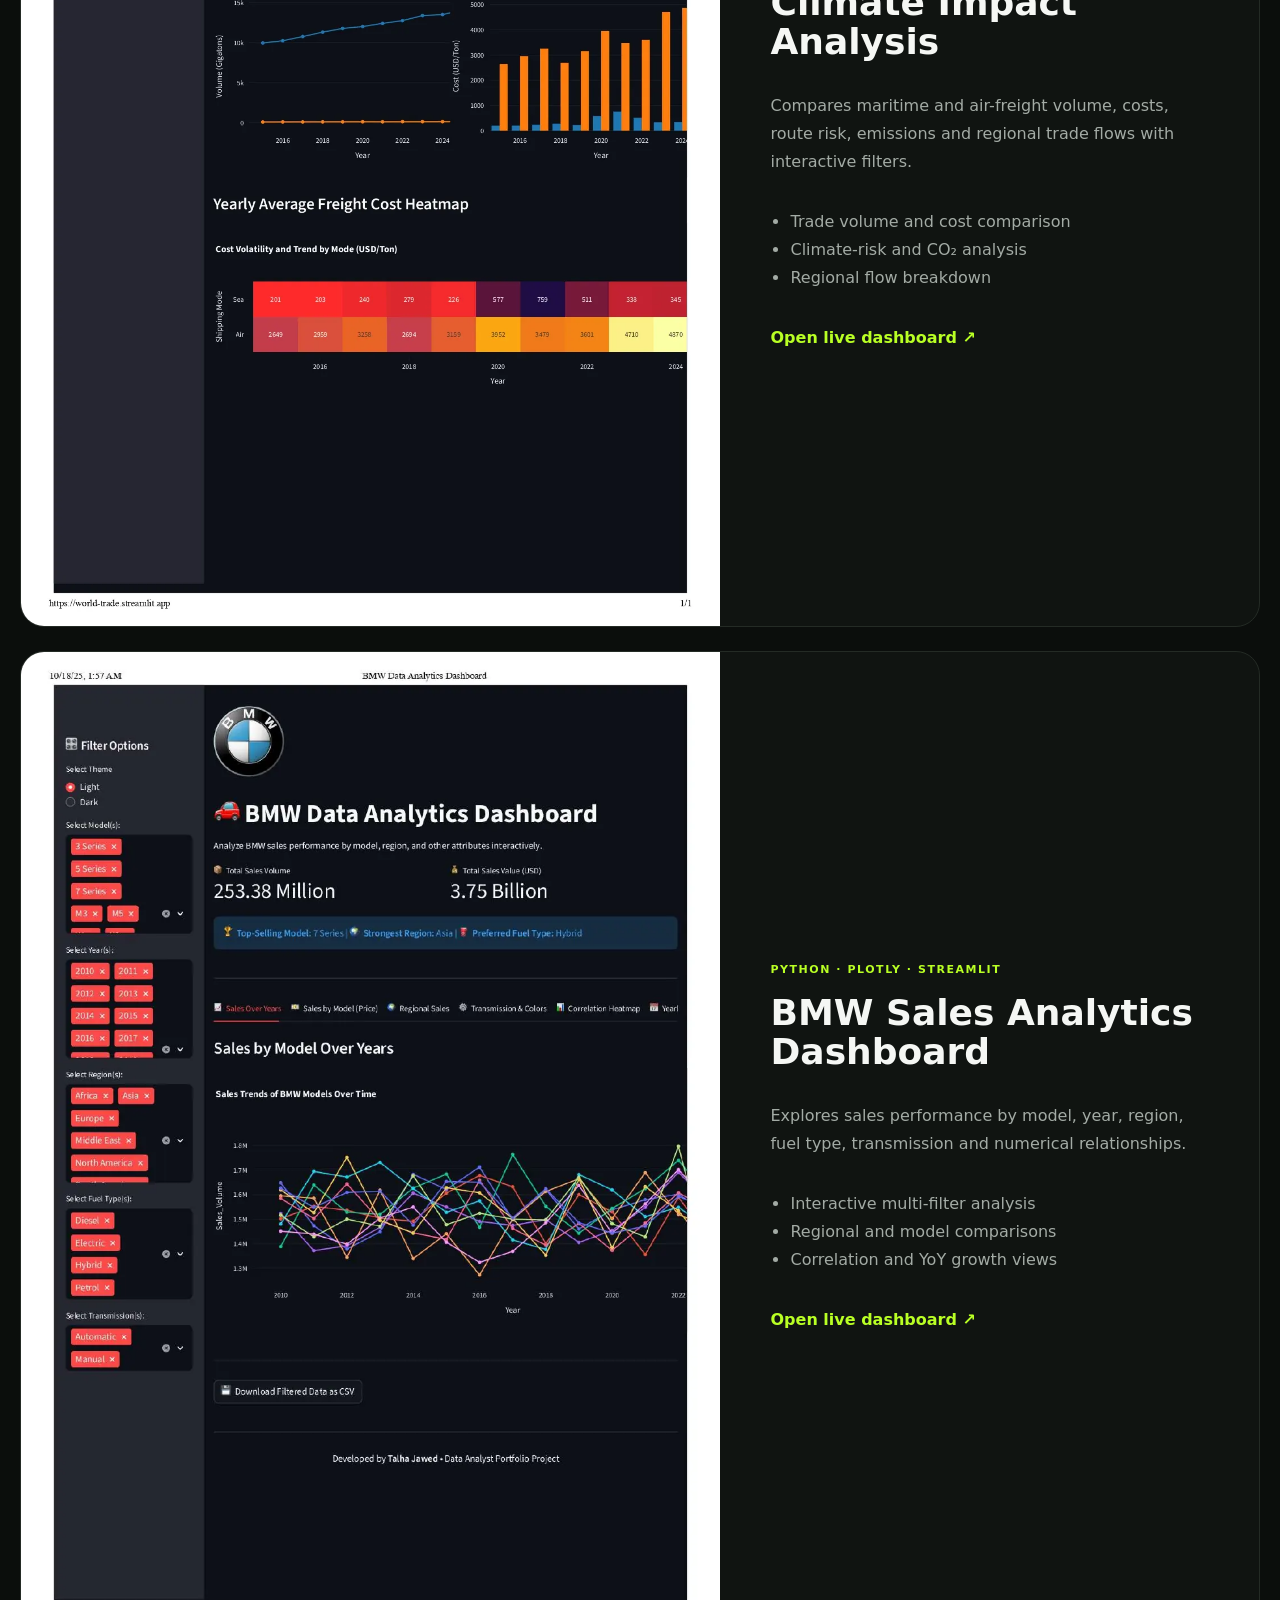
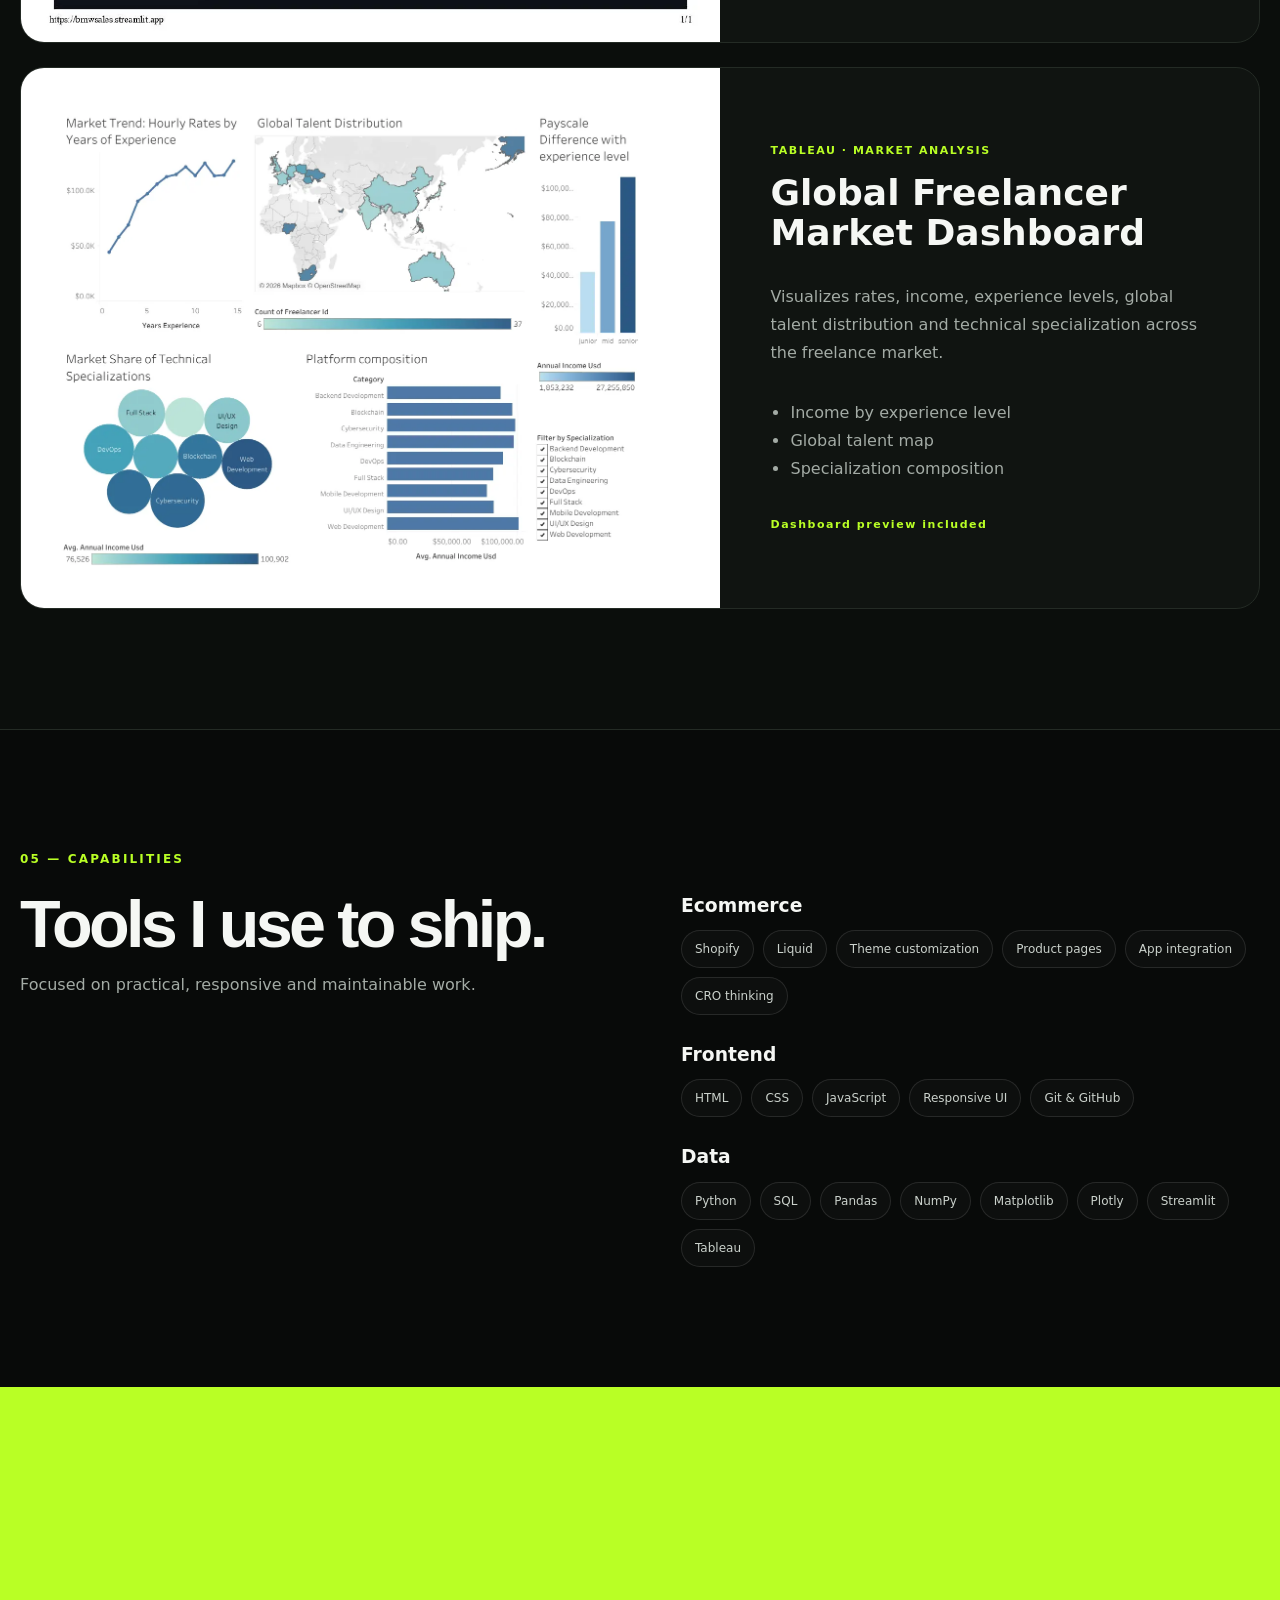
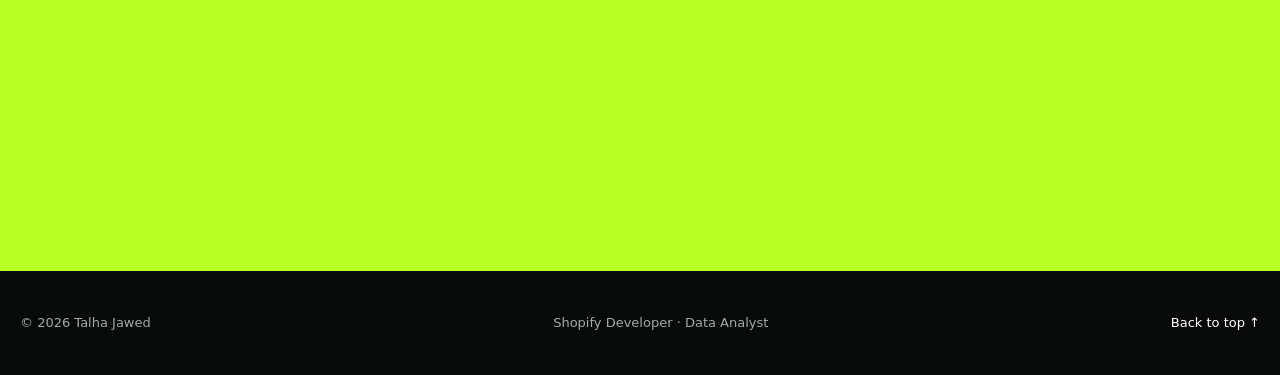
==== commit 0d4698f3: "Add Upwork reviews and executive audit dashboard" ====
--- a/index.html
+++ b/index.html
@@ -25,6 +25,7 @@
       <button class="menu-button" type="button" aria-expanded="false" aria-controls="nav-menu">Menu</button>
       <div class="nav-menu" id="nav-menu">
         <a href="#about">About</a>
+        <a href="#experience">Upwork</a>
         <a href="#shopify">Shopify</a>
         <a href="#data">Data</a>
         <a href="#skills">Skills</a>
@@ -47,7 +48,7 @@
         </div>
         <dl class="hero-stats" aria-label="Portfolio summary">
           <div><dt>06</dt><dd>Shopify showcases</dd></div>
-          <div><dt>03</dt><dd>Analytics projects</dd></div>
+          <div><dt>04</dt><dd>Analytics projects</dd></div>
           <div><dt>02</dt><dd>Core disciplines</dd></div>
         </dl>
       </div>
@@ -74,9 +75,39 @@
       </div>
     </section>
 
+
+    <section class="section experience-section" id="experience">
+      <div class="shell">
+        <div class="section-heading reveal">
+          <div><p class="section-index">02 — CLIENT EXPERIENCE</p><h2>Trusted to deliver. Rated five stars.</h2></div>
+          <p>Completed Shopify contracts and client feedback from my Upwork profile.</p>
+        </div>
+        <div class="upwork-summary reveal">
+          <div class="upwork-metric"><strong id="upwork-contract-value">$1,400</strong><span>Combined fixed-price contract value</span></div>
+          <div class="upwork-metric"><strong id="upwork-contracts">2</strong><span>Completed contracts</span></div>
+          <div class="upwork-metric"><strong id="upwork-rating">5.0 <i>★</i></strong><span>Rating on both completed jobs</span></div>
+        </div>
+        <div class="review-grid">
+          <article class="review-card reveal">
+            <div class="review-meta"><span>SHOPIFY STORE MIGRATION</span><b>★★★★★ <small>5.0</small></b></div>
+            <blockquote>“Great work on our Shopify site clean build, all pages delivered as asked, and revisions handled fast. Would hire again. Thanks Talha.”</blockquote>
+            <div class="review-footer"><span>Jul 14 – Aug 6, 2026</span><strong>$1,100 fixed price</strong></div>
+          </article>
+          <article class="review-card reveal">
+            <div class="review-meta"><span>SHOPIFY FOOTWEAR STORE</span><b>★★★★★ <small>5.0</small></b></div>
+            <blockquote>“Talha did an exceptional job setting up our Shopify footwear store! He completed all 28 tasks ahead of schedule with zero flaws, drastically improved our mobile site speed, and optimized…”</blockquote>
+            <div class="review-footer"><span>Sep 21 – Sep 29, 2026</span><strong>$300 fixed price</strong></div>
+            <small class="review-note">Excerpt shown as visible in the Upwork screenshot.</small>
+          </article>
+        </div>
+        <p class="upwork-disclaimer">Contract values are the displayed fixed prices, not a representation of net payouts after Upwork fees. Figures are manually maintained.</p>
+        <a class="upwork-profile-link" href="https://www.upwork.com/freelancers/~015380ee464b023a35" target="_blank" rel="noopener noreferrer">View my Upwork profile and verified feedback ↗</a>
+      </div>
+    </section>
+
     <section class="section shell" id="shopify">
       <div class="section-heading reveal">
-        <div><p class="section-index">02 — SHOPIFY WORK</p><h2>Selected ecommerce experiences</h2></div>
+        <div><p class="section-index">03 — SHOPIFY WORK</p><h2>Selected ecommerce experiences</h2></div>
         <p>Live brand websites presented as visual portfolio showcases. Each card opens the corresponding live store.</p>
       </div>
       <div class="shop-grid">
@@ -96,10 +127,23 @@
     <section class="section data-section" id="data">
       <div class="shell">
         <div class="section-heading reveal">
-          <div><p class="section-index">03 — DATA ANALYSIS</p><h2>Dashboards that turn data into decisions</h2></div>
+          <div><p class="section-index">04 — DATA ANALYSIS</p><h2>Dashboards that turn data into decisions</h2></div>
           <p>Interactive projects created with Python, Pandas, Streamlit, Plotly and Tableau.</p>
         </div>
         <div class="data-list">
+
+          <article class="data-card reveal">
+            <div class="data-visual audit-visual" role="img" aria-label="Executive Audit and Risk Dashboard project preview">
+              <div class="audit-preview">
+                <span>EXECUTIVE REPORTING</span>
+                <strong>Audit <em>&</em> Risk</strong>
+                <div class="audit-bars"><i></i><i></i><i></i><i></i><i></i><i></i></div>
+                <small>RISK OVERVIEW · CONTROL MONITORING · AUDIT INSIGHTS</small>
+              </div>
+            </div>
+            <div class="data-copy"><span>PYTHON · STREAMLIT · DATA VISUALIZATION</span><h3>Executive Audit & Risk Dashboard</h3><p>An interactive executive dashboard designed to bring audit and risk information into a consolidated view for analysis and management reporting.</p><ul><li>Executive-level dashboard experience</li><li>Audit and risk-focused reporting</li><li>Interactive data exploration</li></ul><a href="https://executive-audit-risk-dashboard-csjwy67zxpnz4z6apwgc2n.streamlit.app/" target="_blank" rel="noopener noreferrer">Open live dashboard ↗</a></div>
+          </article>
+
           <article class="data-card reveal">
             <div class="data-visual"><img src="assets/images/trade.webp" alt="Global Trade and Climate Impact dashboard" loading="lazy"></div>
             <div class="data-copy"><span>PYTHON · PANDAS · STREAMLIT</span><h3>Global Trade & Climate Impact Analysis</h3><p>Compares maritime and air-freight volume, costs, route risk, emissions and regional trade flows with interactive filters.</p><ul><li>Trade volume and cost comparison</li><li>Climate-risk and CO₂ analysis</li><li>Regional flow breakdown</li></ul><a href="https://world-trade.streamlit.app" target="_blank" rel="noopener noreferrer">Open live dashboard ↗</a></div>
@@ -117,7 +161,7 @@
     </section>
 
     <section class="section shell" id="skills">
-      <p class="section-index reveal">04 — CAPABILITIES</p>
+      <p class="section-index reveal">05 — CAPABILITIES</p>
       <div class="skills-grid reveal">
         <div><h2>Tools I use to ship.</h2><p>Focused on practical, responsive and maintainable work.</p></div>
         <div class="skill-groups">
@@ -130,7 +174,7 @@
 
     <section class="contact section" id="contact">
       <div class="shell contact-grid reveal">
-        <div><p class="section-index">05 — CONTACT</p><h2>Have a store to improve or data to explore?</h2><p>Let’s turn it into something clear, useful and memorable.</p></div>
+        <div><p class="section-index">06 — CONTACT</p><h2>Have a store to improve or data to explore?</h2><p>Let’s turn it into something clear, useful and memorable.</p></div>
         <div class="contact-buttons">
           <a href="https://www.upwork.com/freelancers/~015380ee464b023a35" target="_blank" rel="noopener noreferrer">Upwork <span>↗</span></a>
           <a href="https://www.fiverr.com/s/yvzglZ6" target="_blank" rel="noopener noreferrer">Fiverr <span>↗</span></a>
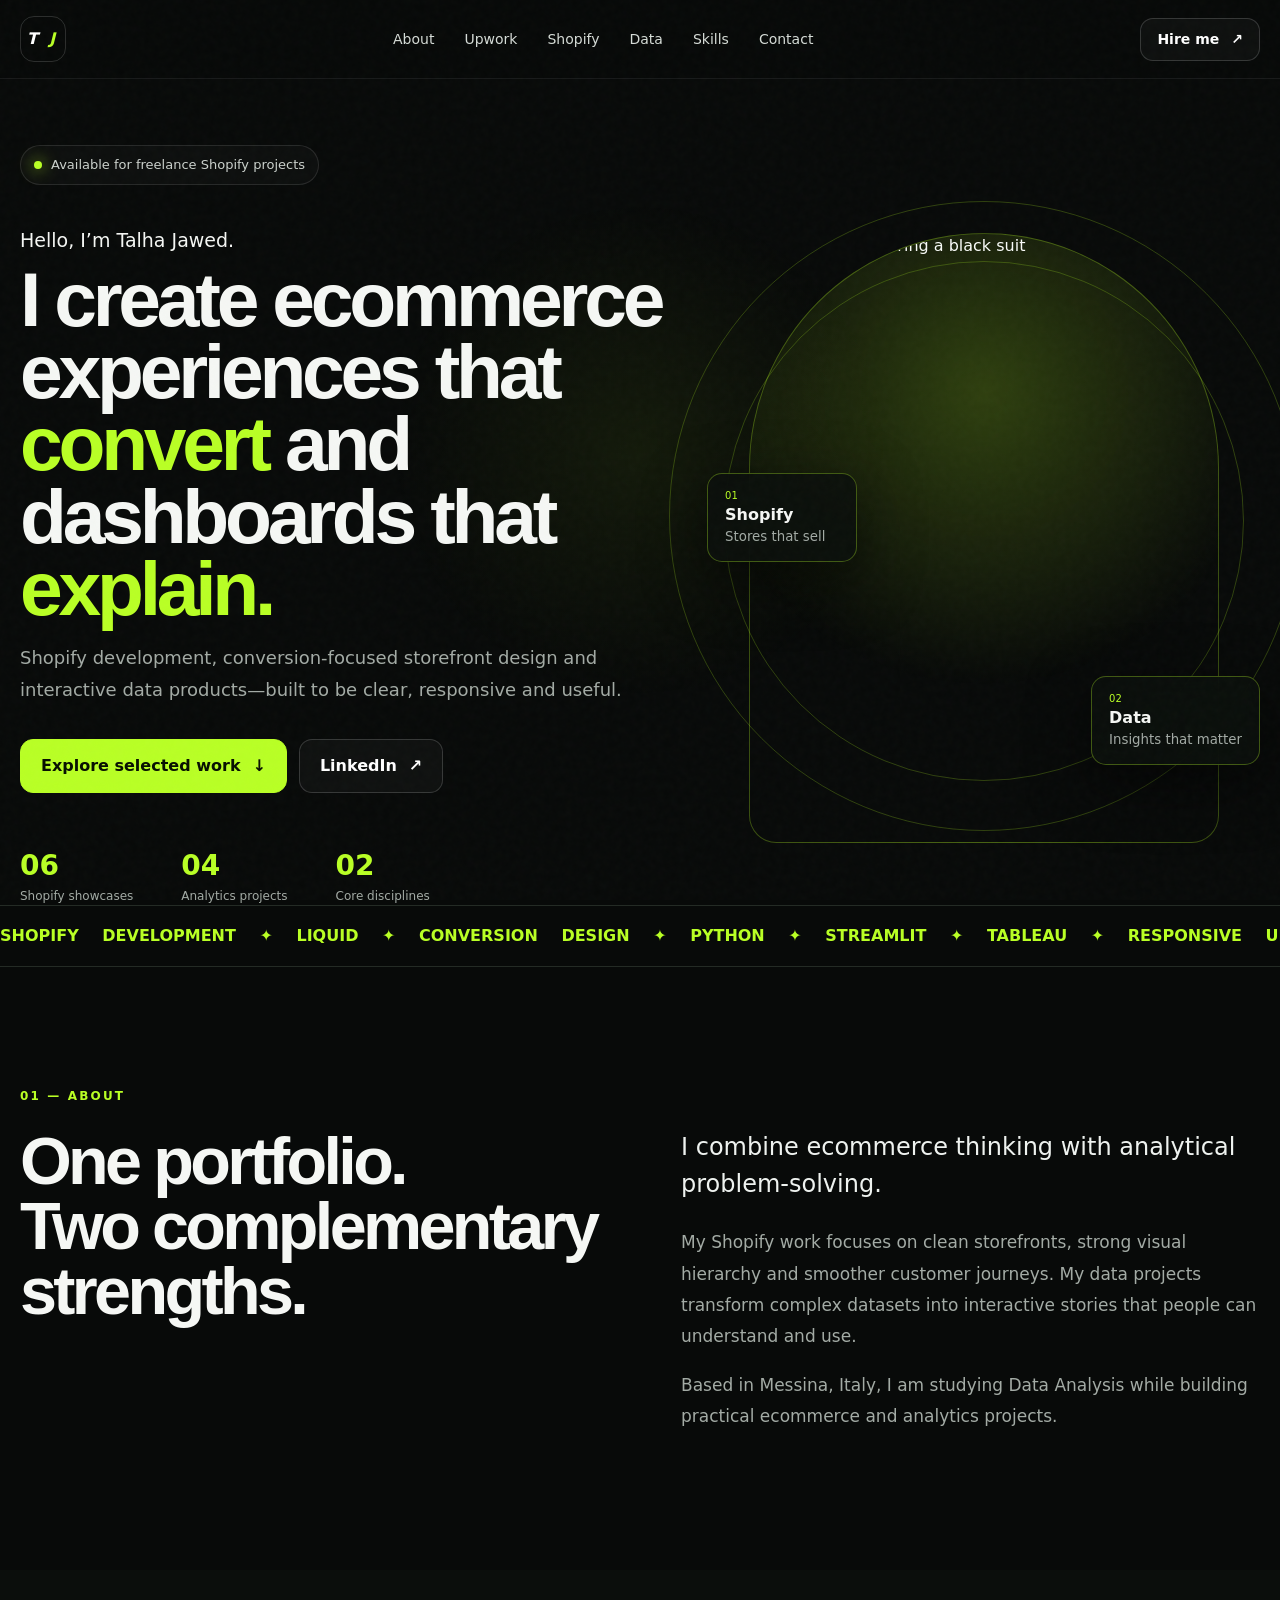
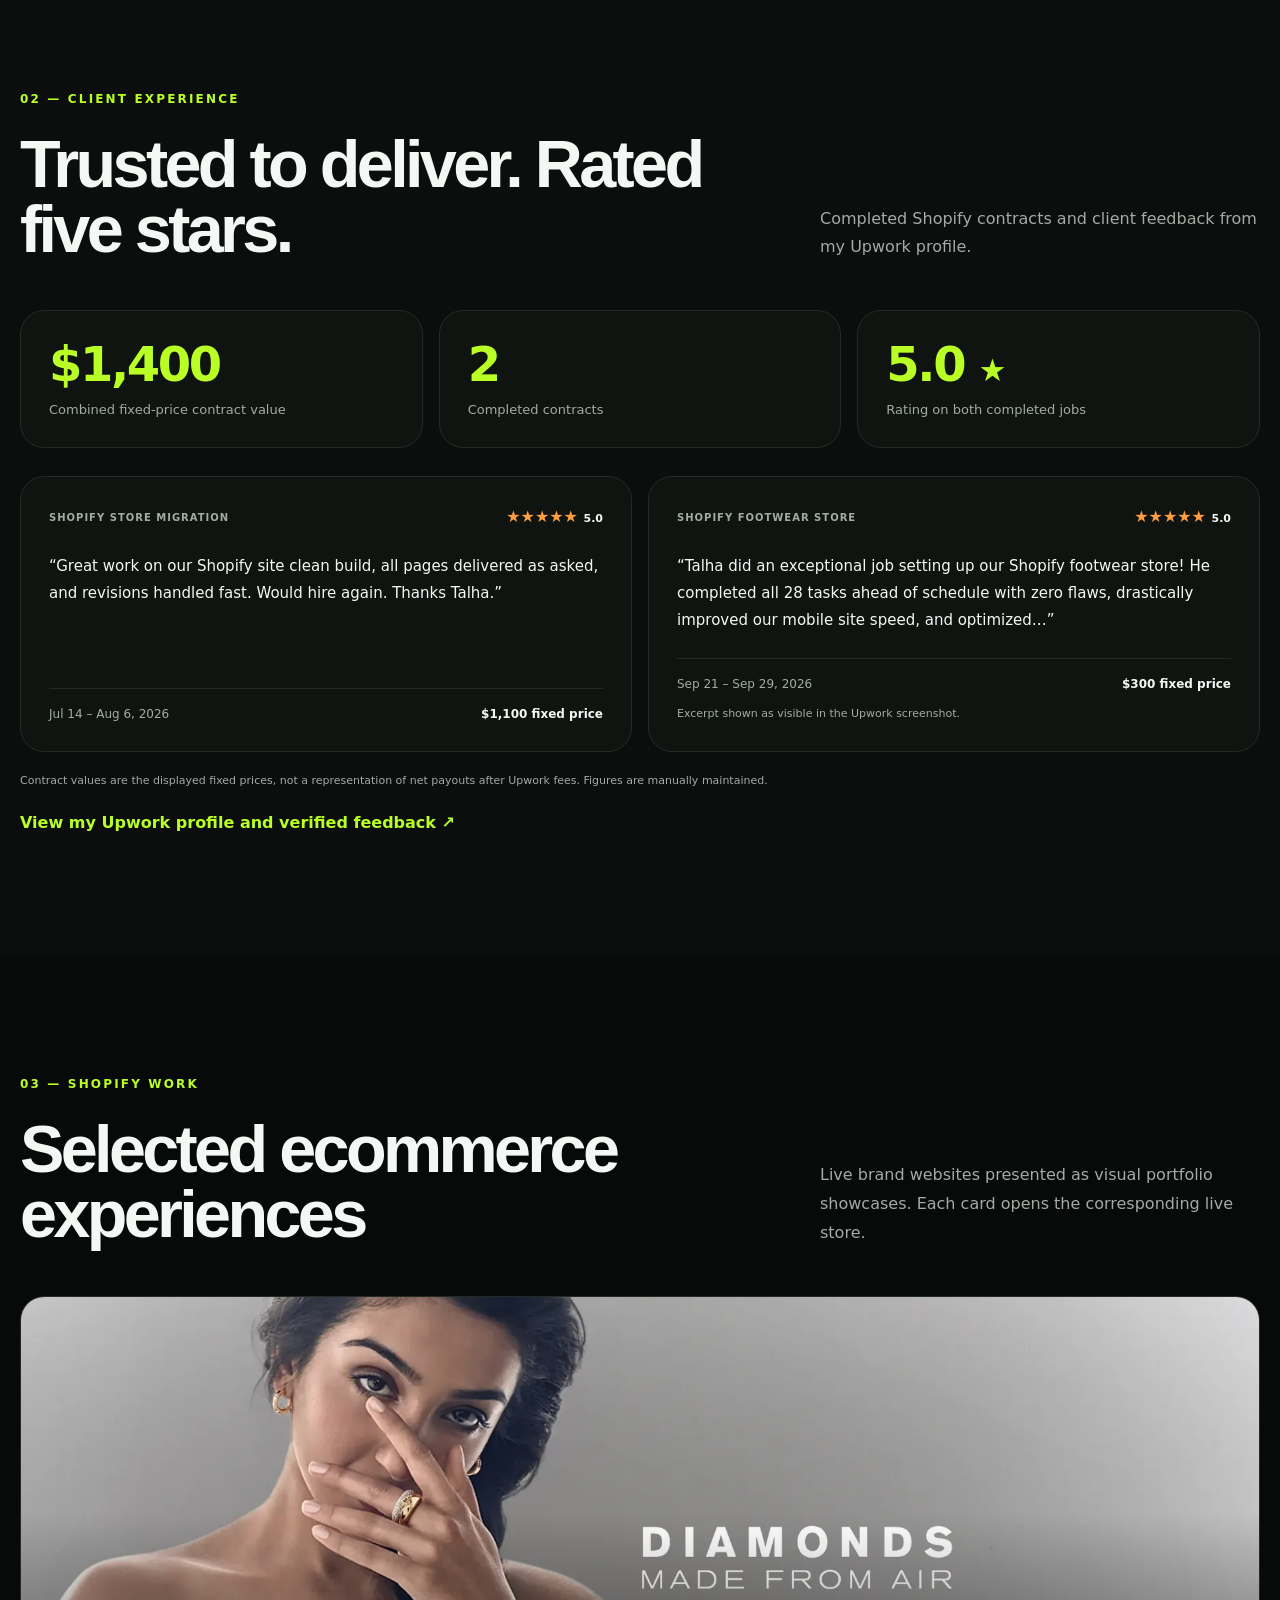
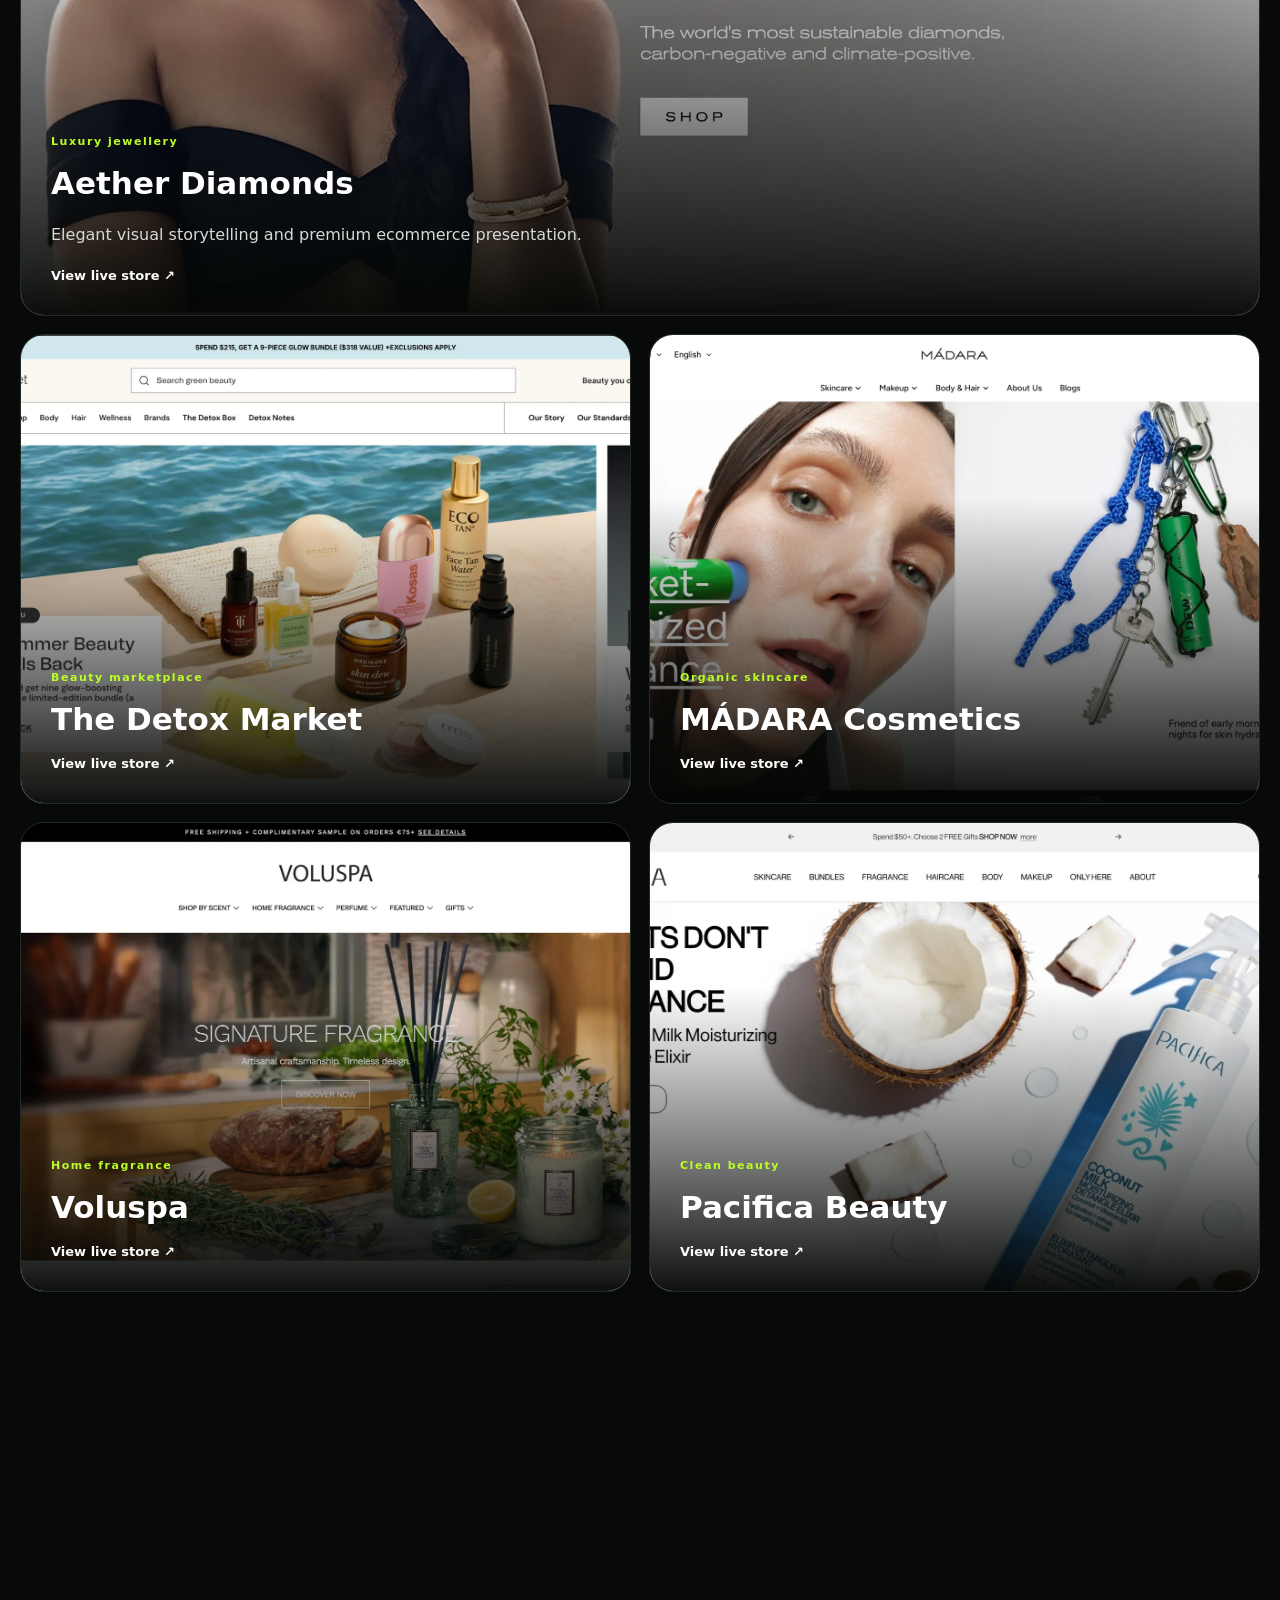
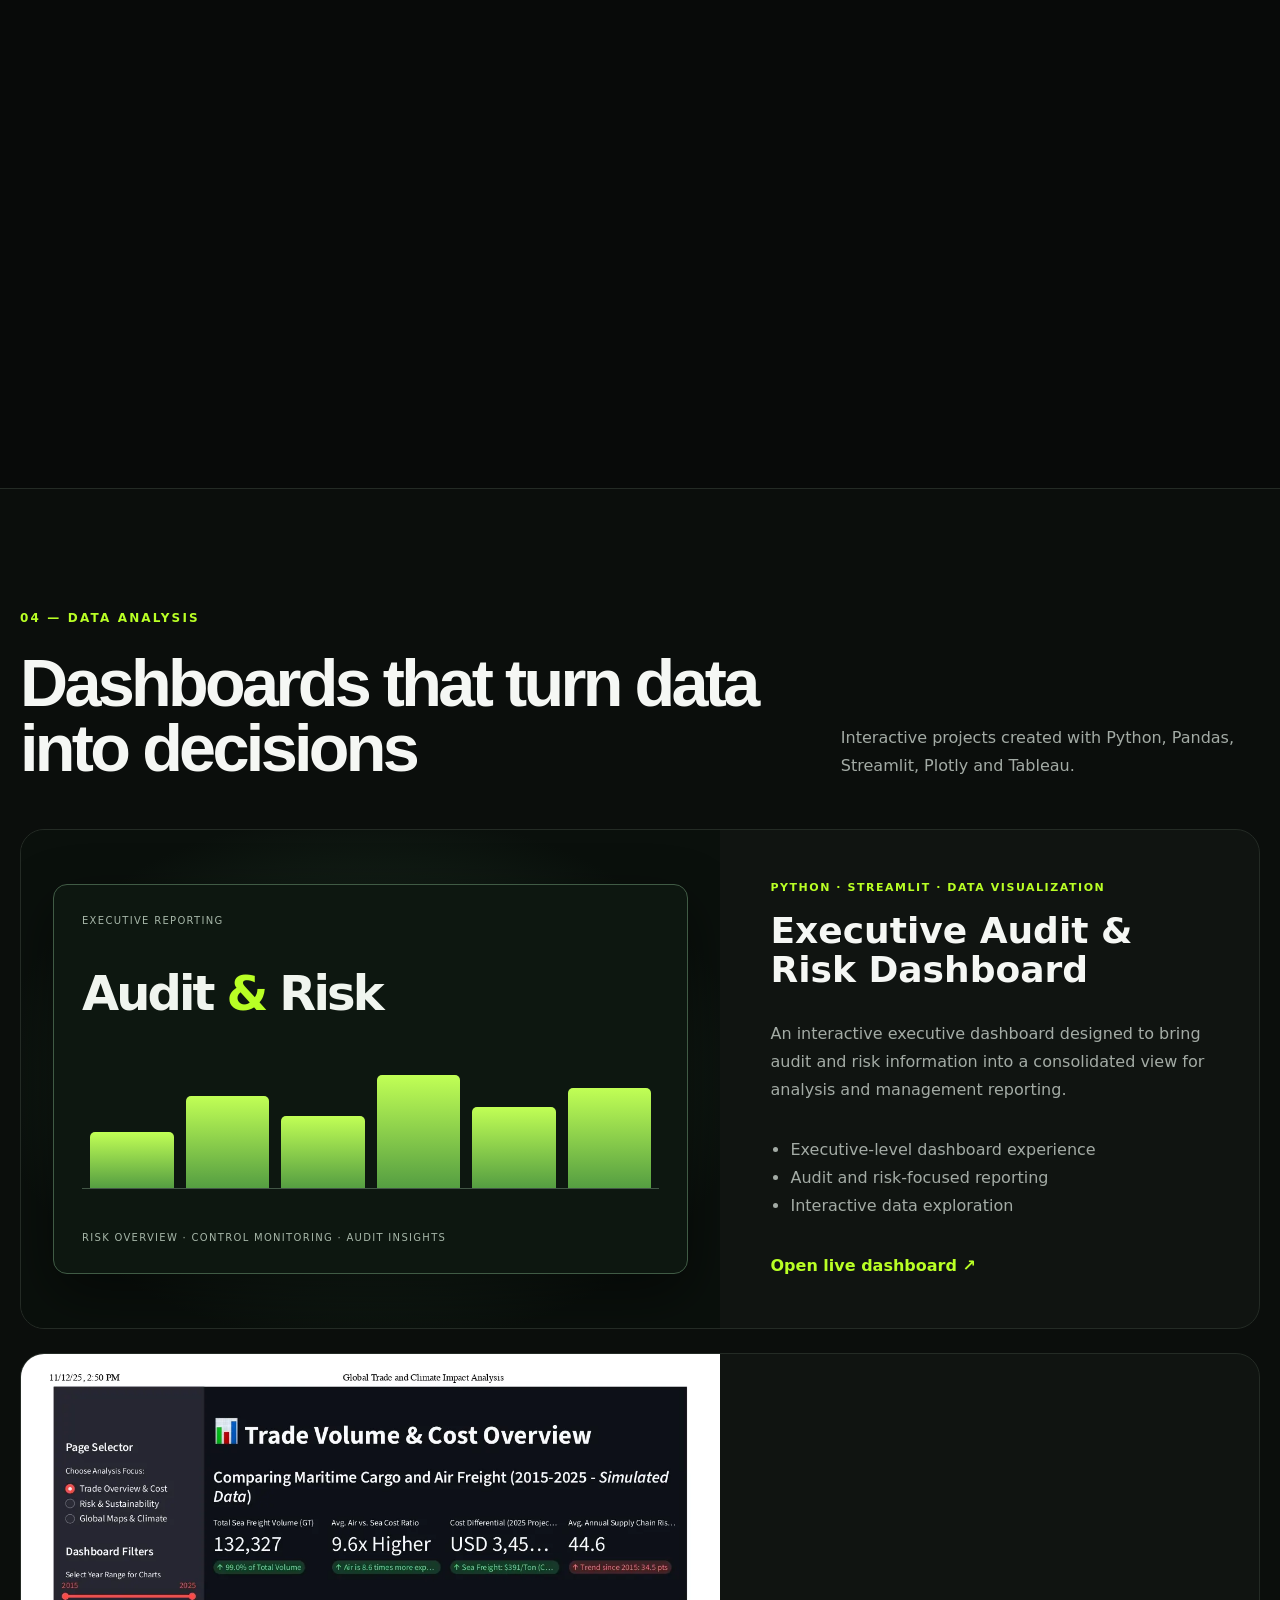
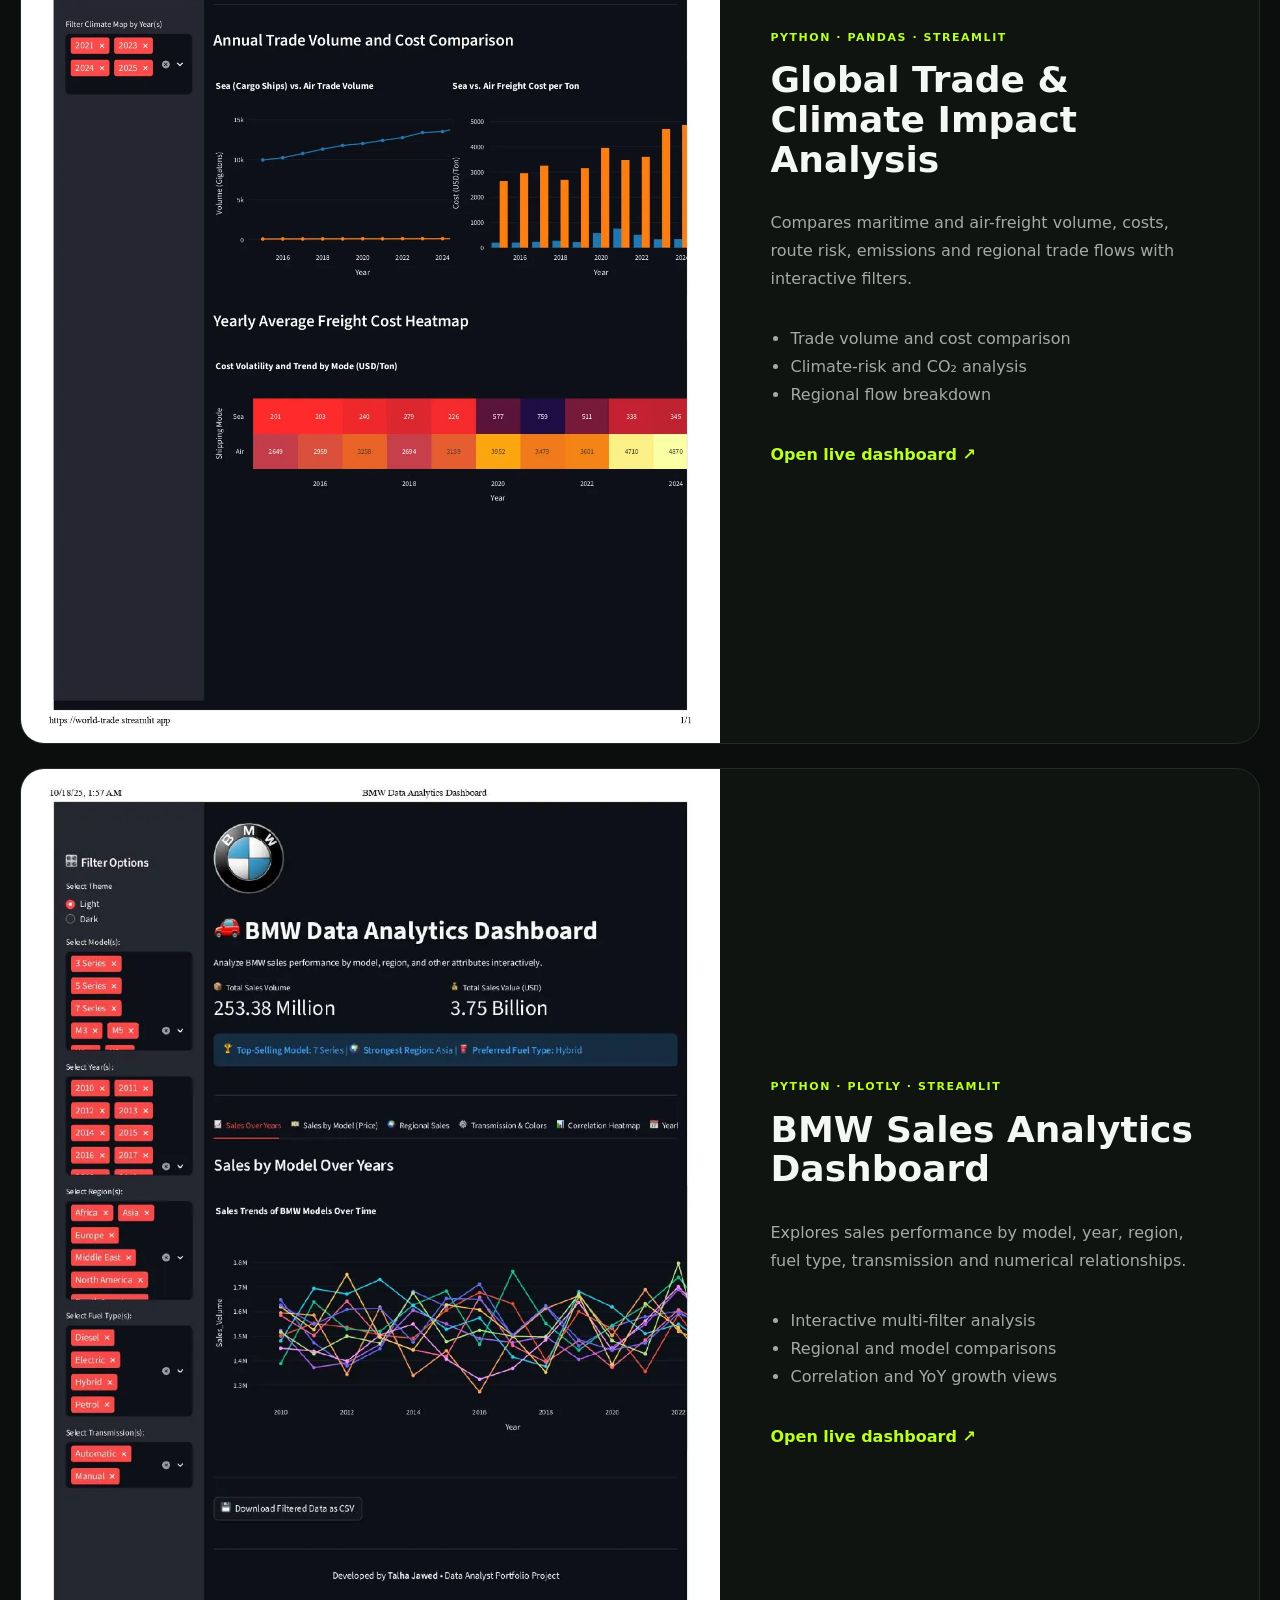
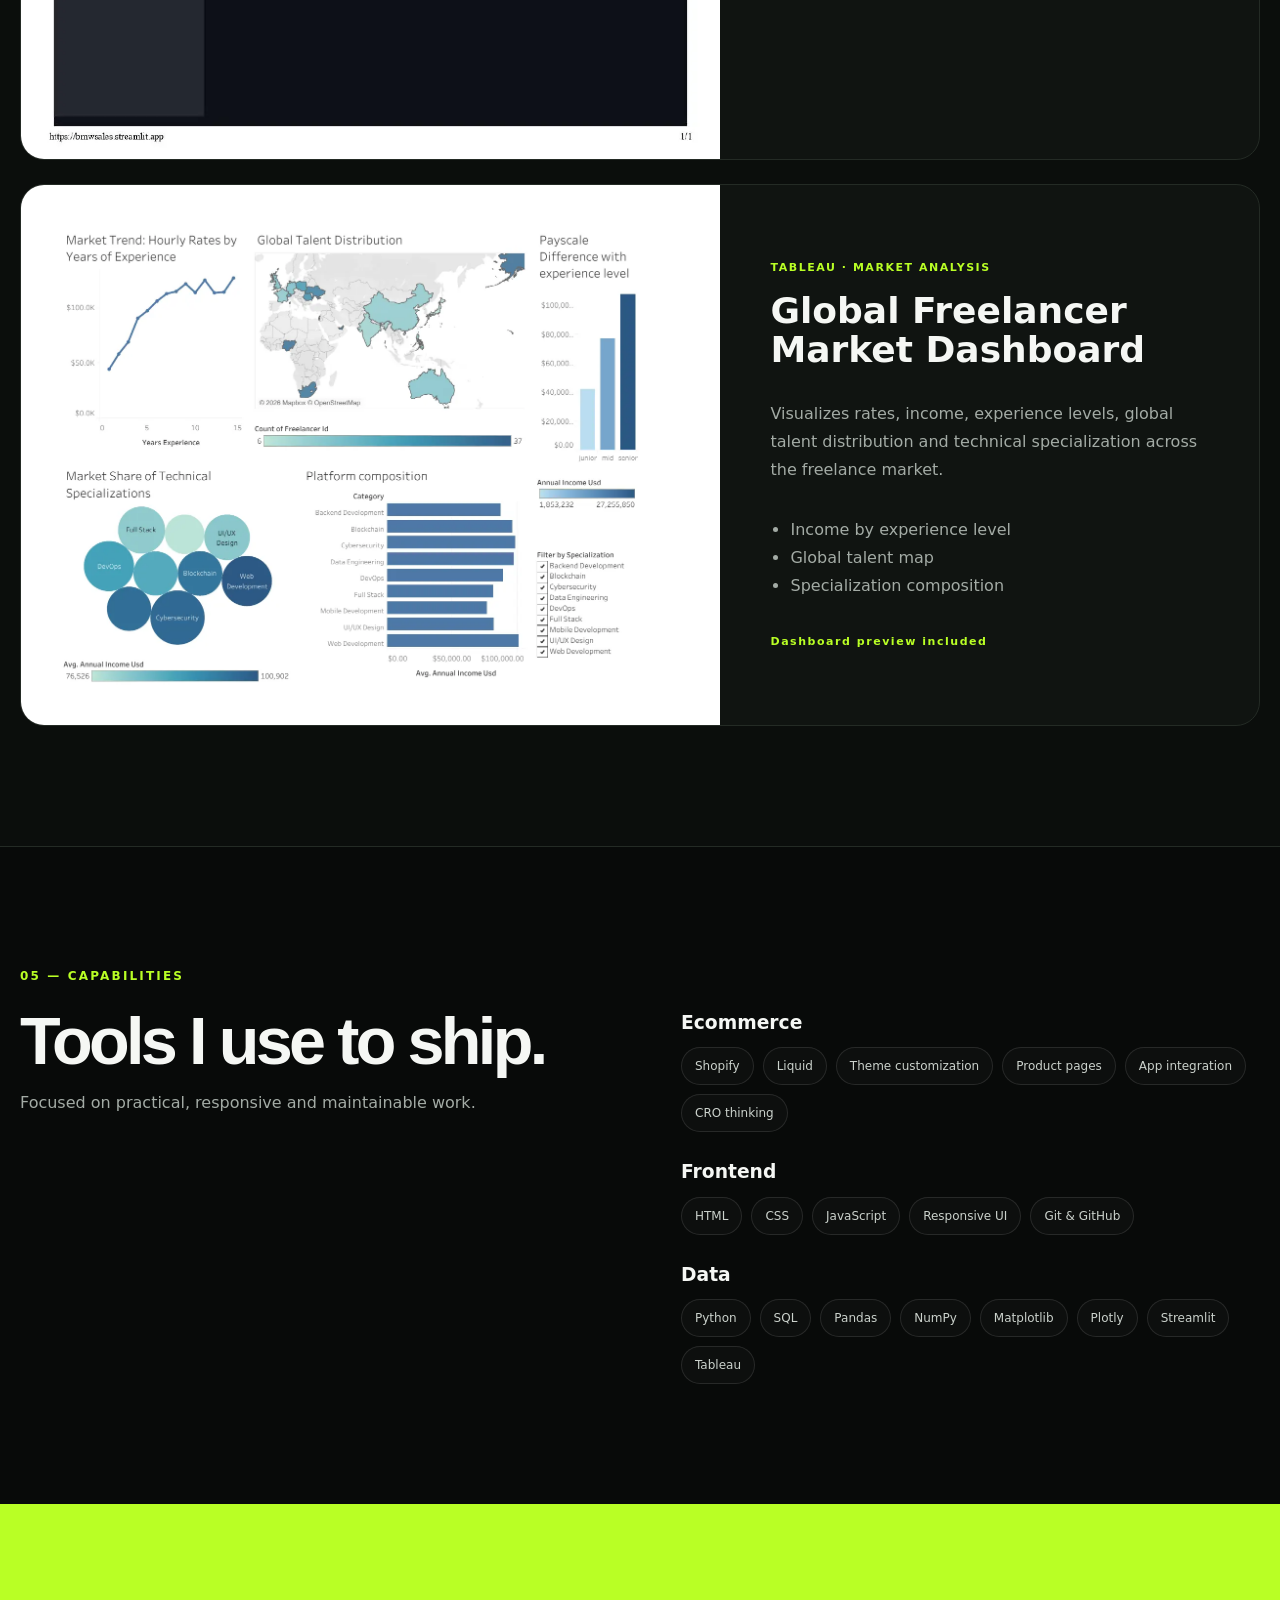
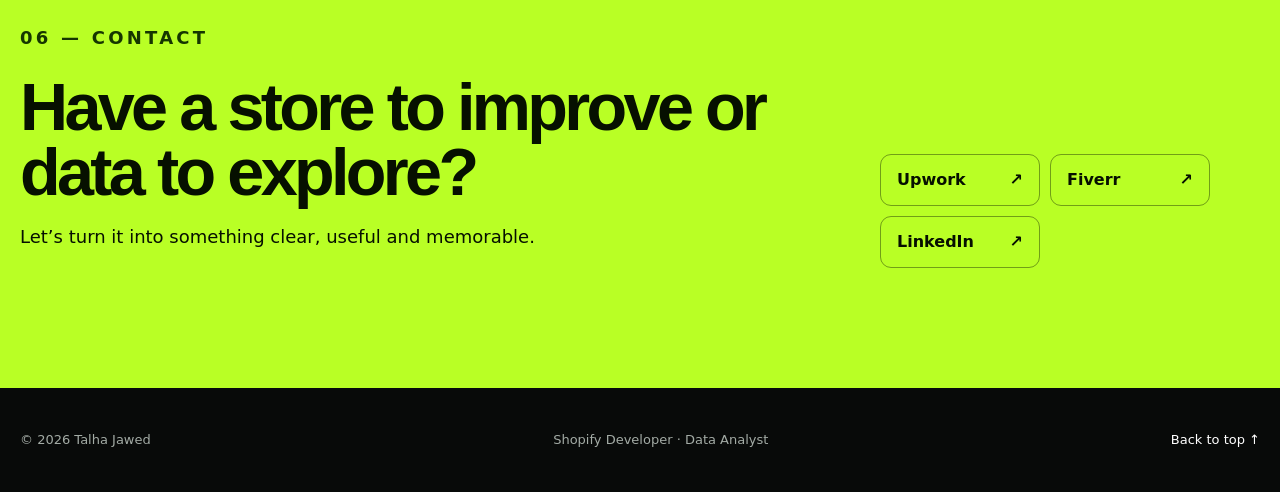
==== commit 8421e648: "Load portfolio layout fixes stylesheet" ====
--- a/index.html
+++ b/index.html
@@ -12,7 +12,7 @@
   <title>Talha Jawed — Shopify Developer & Data Analyst</title>
   <link rel="icon" href="assets/favicon.svg" type="image/svg+xml">
   <link rel="manifest" href="site.webmanifest">
-  <link rel="stylesheet" href="style.css">
+  <link rel="stylesheet" href="style.css"><link rel="stylesheet" href="portfolio-fixes.css?v=3">
 </head>
 <body>
   <a class="skip-link" href="#main">Skip to content</a>
--- a/style.css
+++ b/style.css
@@ -1 +1,29 @@
 :root{--bg:#080a09;--bg2:#0d100e;--panel:#101411;--line:#242b25;--text:#f5f7f4;--muted:#a3aba5;--green:#b9ff25;--green2:#71f34e;--dark:#061000;--radius:24px;--max:1280px}*{box-sizing:border-box}html{scroll-behavior:smooth;scroll-padding-top:90px}body{margin:0;background:var(--bg);color:var(--text);font-family:Inter,ui-sans-serif,system-ui,-apple-system,BlinkMacSystemFont,"Segoe UI",sans-serif;overflow-x:hidden;line-height:1.5}img{max-width:100%;display:block}a,button{font:inherit}.shell{width:min(var(--max),calc(100% - 40px));margin-inline:auto}.skip-link{position:fixed;left:12px;top:-80px;z-index:100;background:var(--green);color:#061000;padding:10px 14px;border-radius:8px}.skip-link:focus{top:12px}.noise{position:fixed;inset:0;pointer-events:none;z-index:90;opacity:.035;background-image:url("data:image/svg+xml,%3Csvg viewBox='0 0 160 160' xmlns='http://www.w3.org/2000/svg'%3E%3Cfilter id='n'%3E%3CfeTurbulence type='fractalNoise' baseFrequency='.8' numOctaves='4' stitchTiles='stitch'/%3E%3C/filter%3E%3Crect width='100%25' height='100%25' filter='url(%23n)' opacity='.7'/%3E%3C/svg%3E")}.cursor-glow{position:fixed;left:50%;top:50%;width:520px;height:520px;border-radius:50%;background:radial-gradient(circle,#b9ff2511 0,transparent 68%);pointer-events:none;z-index:-1;transform:translate(-50%,-50%)}.site-header{position:fixed;top:0;width:100%;z-index:80;background:#080a09d9;border-bottom:1px solid #ffffff12;backdrop-filter:blur(18px)}.nav{height:78px;display:flex;align-items:center;justify-content:space-between;gap:24px}.logo{width:46px;height:46px;display:grid;grid-template-columns:1fr 1fr;place-items:center;border:1px solid #ffffff25;border-radius:14px;text-decoration:none;color:#fff;font-weight:900;font-style:italic;letter-spacing:-.15em;padding-right:4px}.logo span:last-child{color:var(--green)}.nav-menu{display:flex;gap:30px}.nav-menu a{color:#d6dcd7;text-decoration:none;font-size:14px}.nav-menu a:hover,.nav-menu a:focus-visible{color:var(--green)}.menu-button{display:none;background:none;border:1px solid #ffffff22;color:white;border-radius:10px;padding:8px 12px}.button{display:inline-flex;align-items:center;justify-content:center;gap:12px;border:1px solid #ffffff29;border-radius:13px;padding:14px 20px;color:white;text-decoration:none;font-weight:800;background:#ffffff08;transition:.25s ease}.button:hover{transform:translateY(-2px);border-color:#b9ff2580}.button-primary{background:var(--green);border-color:var(--green);color:#071000}.button-small{padding:10px 16px;font-size:14px}.hero{min-height:820px;padding-top:132px;display:grid;grid-template-columns:1.08fr .92fr;align-items:center;gap:38px}.availability{display:inline-flex;align-items:center;gap:9px;border:1px solid #ffffff1c;background:#ffffff06;border-radius:999px;padding:9px 13px;color:#ccd2cd;font-size:13px}.availability span{width:8px;height:8px;background:var(--green);border-radius:50%;box-shadow:0 0 16px var(--green)}.kicker{font-size:19px;margin:28px 0 9px}.hero h1,.section h2{font-family:"Arial Black",Inter,sans-serif;letter-spacing:-.055em}.hero h1{font-size:clamp(54px,6vw,92px);line-height:.94;margin:0;max-width:820px}.hero h1 em{font-style:normal;color:var(--green)}.hero-lead{font-size:18px;line-height:1.8;color:var(--muted);max-width:680px}.hero-actions{display:flex;gap:12px;margin:32px 0 0}.hero-stats{display:flex;gap:48px;margin:52px 0 0}.hero-stats div{display:flex;flex-direction:column}.hero-stats dt{font-size:28px;font-weight:900;color:var(--green)}.hero-stats dd{margin:0;color:var(--muted);font-size:12px}.hero-art{height:650px;position:relative;display:grid;place-items:end center}.portrait{width:min(470px,90%);height:610px;position:relative;z-index:3;overflow:hidden;border:1px solid #b9ff2548;border-radius:240px 240px 28px 28px;background:radial-gradient(circle at 50% 26%,#b9ff2538,transparent 58%)}.portrait img{width:100%;height:100%;object-fit:cover;object-position:center 35%;filter:contrast(1.04) saturate(.92)}.ring{position:absolute;border:1px solid #b9ff2539;border-radius:50%}.ring-one{width:520px;height:520px;top:68px}.ring-two{width:630px;height:630px;top:8px}.float-card{position:absolute;z-index:5;min-width:150px;border:1px solid #b9ff254f;background:#0c100de8;backdrop-filter:blur(15px);padding:14px 17px;border-radius:15px;box-shadow:0 18px 60px #0008;display:grid}.float-card span{font-size:10px;color:var(--green)}.float-card b{font-size:16px}.float-card small{color:var(--muted)}.float-left{left:0;top:43%}.float-right{right:0;bottom:12%}.ticker{overflow:hidden;border-block:1px solid var(--line);padding:18px 0;color:var(--green);white-space:nowrap;font-weight:900}.ticker div{width:max-content;animation:ticker 28s linear infinite;word-spacing:18px}@keyframes ticker{to{transform:translateX(-50%)}}.section{padding:120px 0}.section-index{font-size:12px;letter-spacing:.18em;color:var(--green);font-weight:900;margin:0 0 24px}.section h2{font-size:clamp(42px,5.2vw,72px);line-height:.98;margin:0}.about-grid,.skills-grid{display:grid;grid-template-columns:1fr 1fr;gap:82px}.about-copy{color:var(--muted);font-size:17px;line-height:1.85}.about-copy .statement{font-size:24px;line-height:1.55;color:#eef2ef;margin-top:0}.section-heading{display:flex;align-items:end;justify-content:space-between;gap:60px;margin-bottom:48px}.section-heading>p{max-width:440px;color:var(--muted);line-height:1.8;margin:0}.shop-grid{display:grid;grid-template-columns:repeat(2,1fr);gap:18px}.shop-card{position:relative;min-height:470px;overflow:hidden;border:1px solid var(--line);border-radius:var(--radius);background:var(--panel);color:white;text-decoration:none}.shop-feature,.shop-wide{grid-column:span 2;min-height:620px}.shop-card img{position:absolute;width:100%;height:100%;object-fit:cover;transition:transform .65s ease}.shop-card:hover img{transform:scale(1.035)}.shade{position:absolute;inset:0;background:linear-gradient(transparent 35%,#050705f5 100%)}.shop-copy{position:absolute;z-index:2;left:30px;right:30px;bottom:28px}.shop-copy span,.data-copy>span{font-size:11px;letter-spacing:.14em;font-weight:900;color:var(--green)}.shop-copy h3{font-size:31px;margin:8px 0}.shop-copy p{color:#d5dad6}.shop-copy b{font-size:13px}.disclosure{color:#7f8981;font-size:12px;margin:20px 4px 0}.data-section{background:#0b0e0c;border-block:1px solid var(--line)}.data-list{display:grid;gap:24px}.data-card{display:grid;grid-template-columns:1.13fr .87fr;background:var(--panel);border:1px solid var(--line);border-radius:var(--radius);overflow:hidden}.data-visual{min-height:490px;background:#070908;overflow:hidden}.data-visual img{width:100%;height:100%;object-fit:cover;object-position:top}.data-copy{padding:50px;display:flex;flex-direction:column;justify-content:center}.data-copy h3{font-size:36px;line-height:1.1;margin:14px 0}.data-copy p,.data-copy li{color:var(--muted);line-height:1.75}.data-copy ul{padding-left:20px}.data-copy a,.coming-link{color:var(--green);font-weight:900;text-decoration:none;margin-top:18px}.skills-grid>div:first-child p{color:var(--muted)}.skill-groups{display:grid;gap:26px}.skill-groups h3{margin:0 0 10px}.skill-groups p{display:flex;flex-wrap:wrap;gap:9px;margin:0}.skill-groups span{border:1px solid #ffffff1c;background:#ffffff06;color:#cbd2cc;border-radius:999px;padding:9px 13px;font-size:12px}.skill-groups span:hover{border-color:var(--green);color:var(--green)}.contact{background:var(--green);color:#061000}.contact .section-index{color:#153600}.contact-grid{display:flex;justify-content:space-between;align-items:end;gap:60px}.contact-grid>div:first-child{max-width:800px}.contact-grid p{font-size:18px}.contact-buttons{display:flex;flex-wrap:wrap;gap:10px}.contact-buttons a{display:flex;justify-content:space-between;gap:30px;min-width:160px;border:1px solid #06100066;color:#061000;padding:13px 16px;border-radius:11px;text-decoration:none;font-weight:900}.footer{min-height:104px;display:flex;align-items:center;justify-content:space-between;gap:20px;color:var(--muted);font-size:13px}.footer a{color:white;text-decoration:none}.reveal{opacity:0;transform:translateY(26px);transition:opacity .75s ease,transform .75s ease}.reveal.visible{opacity:1;transform:none}@media (prefers-reduced-motion:reduce){html{scroll-behavior:auto}.reveal{opacity:1;transform:none;transition:none}.ticker div{animation:none}.cursor-glow{display:none}}@media(max-width:920px){.desktop-hire{display:none}.menu-button{display:block}.nav-menu{display:none;position:absolute;top:78px;left:0;right:0;padding:22px 20px 26px;background:#080a09f7;border-bottom:1px solid var(--line);flex-direction:column}.nav-menu.open{display:flex}.hero{grid-template-columns:1fr;padding-top:125px}.hero-art{height:560px}.portrait{height:520px;width:min(430px,90%)}.ring-one{width:430px;height:430px}.ring-two{width:520px;height:520px}.float-left{left:5%}.float-right{right:5%}.about-grid,.skills-grid,.data-card{grid-template-columns:1fr}.section-heading,.contact-grid{align-items:flex-start;flex-direction:column}.shop-grid{grid-template-columns:1fr}.shop-feature,.shop-wide{grid-column:auto}.data-copy{padding:34px}.data-visual{min-height:350px}}@media(max-width:580px){.shell{width:min(var(--max),calc(100% - 24px))}.hero{min-height:auto;padding-bottom:80px}.hero h1{font-size:48px}.hero-actions{flex-direction:column}.hero-stats{gap:10px;justify-content:space-between}.hero-stats dd{font-size:10px}.hero-art{height:500px}.portrait{height:470px}.ring-one{width:360px;height:360px}.ring-two{width:440px;height:440px}.float-card{min-width:126px;font-size:12px}.section{padding:84px 0}.section h2{font-size:44px}.shop-card,.shop-feature,.shop-wide{min-height:410px}.shop-copy{left:22px;right:22px;bottom:22px}.shop-copy h3{font-size:27px}.data-copy h3{font-size:30px}.contact-buttons{width:100%;flex-direction:column}.contact-buttons a{width:100%}.footer{flex-direction:column;justify-content:center;padding:28px 0;text-align:center}}
+
+/* Upwork client proof */
+.experience-section{background:#0b0e0c}
+.upwork-summary{display:grid;grid-template-columns:repeat(3,1fr);gap:14px;margin:26px 0}
+.upwork-metric{padding:26px;border:1px solid var(--line);border-radius:var(--radius);background:var(--panel);display:flex;flex-direction:column;gap:9px}
+.upwork-metric strong{font-size:clamp(30px,4vw,48px);letter-spacing:-.05em;color:var(--green);line-height:1}
+.upwork-metric strong i{font-style:normal;font-size:.65em}
+.upwork-metric span{font-size:13px;color:var(--muted)}
+.review-grid{display:grid;grid-template-columns:repeat(2,1fr);gap:14px}
+.review-card{padding:26px;border:1px solid var(--line);border-radius:var(--radius);background:var(--panel)}
+.review-meta,.review-footer{display:flex;align-items:center;justify-content:space-between;gap:12px}
+.review-meta>span{font-size:10px;letter-spacing:.1em;color:var(--muted);font-weight:900}
+.review-meta>b{color:#ff9d42;white-space:nowrap}.review-meta small{color:var(--text);font-size:11px}
+.review-card blockquote{margin:22px 0;line-height:1.75;color:var(--text);font-size:15px}
+.review-footer{border-top:1px solid var(--line);padding-top:15px;font-size:12px;color:var(--muted)}
+.review-footer strong{color:var(--text)}
+.review-note{display:block;color:var(--muted);font-size:11px;margin-top:12px}
+.upwork-disclaimer{font-size:11px;color:var(--muted);line-height:1.6;margin:20px 0 10px}
+.upwork-profile-link{display:inline-block;color:var(--green);font-weight:800;text-decoration:none;margin-top:8px}
+.audit-visual{display:grid;place-items:center;padding:30px;background:radial-gradient(ellipse at center,#233b2a,#0a100c 75%)}
+.audit-preview{width:100%;min-height:240px;padding:24px;border:1px solid #405b45;border-radius:14px;background:#0d1710;display:flex;flex-direction:column;justify-content:space-between;gap:20px;box-shadow:0 20px 55px #0007}
+.audit-preview>span,.audit-preview>small{font-size:9px;letter-spacing:.13em;color:#a6b6a8}
+.audit-preview>strong{font-size:clamp(28px,4vw,48px);color:#f0f5ef;letter-spacing:-.06em}
+.audit-preview>strong em{font-style:normal;color:var(--green)}
+.audit-bars{height:90px;display:flex;align-items:end;gap:10px;border-bottom:1px solid #425646;padding:0 5px}
+.audit-bars i{display:block;flex:1;border-radius:4px 4px 0 0;background:linear-gradient(#c1ff55,#559e42)}
+.audit-bars i:nth-child(1){height:44%}.audit-bars i:nth-child(2){height:72%}.audit-bars i:nth-child(3){height:56%}.audit-bars i:nth-child(4){height:88%}.audit-bars i:nth-child(5){height:63%}.audit-bars i:nth-child(6){height:78%}
+@media(max-width:700px){.upwork-summary,.review-grid{grid-template-columns:1fr}.upwork-metric{padding:21px}.review-card{padding:21px}.review-meta{align-items:flex-start;flex-direction:column}}
--- a/portfolio-fixes.css
+++ b/portfolio-fixes.css
@@ -0,0 +1,84 @@
+
+/* Portfolio layout fixes: Upwork proof and audit dashboard */
+.experience-section .upwork-summary{
+  display:grid!important;
+  grid-template-columns:repeat(3,minmax(0,1fr))!important;
+  gap:16px!important;
+  margin:28px 0!important;
+}
+.experience-section .upwork-metric{
+  display:flex!important;
+  flex-direction:column!important;
+  gap:10px!important;
+  min-width:0;
+  padding:28px!important;
+  border:1px solid var(--line,#29332d)!important;
+  border-radius:var(--radius,20px)!important;
+  background:var(--panel,#111713)!important;
+}
+.experience-section .upwork-metric strong{
+  display:block!important;
+  color:var(--green,#c1ff36)!important;
+  font-size:clamp(32px,4vw,48px)!important;
+  line-height:1.05!important;
+  letter-spacing:-.05em!important;
+}
+.experience-section .upwork-metric span{display:block!important;color:var(--muted,#aab2ac)!important;font-size:13px!important}
+.experience-section .review-grid{
+  display:grid!important;
+  grid-template-columns:repeat(2,minmax(0,1fr))!important;
+  gap:16px!important;
+}
+.experience-section .review-card{
+  display:flex!important;
+  flex-direction:column!important;
+  min-width:0;
+  padding:28px!important;
+  border:1px solid var(--line,#29332d)!important;
+  border-radius:var(--radius,20px)!important;
+  background:var(--panel,#111713)!important;
+}
+.experience-section .review-meta,.experience-section .review-footer{
+  display:flex!important;
+  align-items:center!important;
+  justify-content:space-between!important;
+  flex-wrap:wrap;
+  gap:12px!important;
+}
+.experience-section .review-meta>span{font-size:10px!important;letter-spacing:.1em;color:var(--muted,#aab2ac)!important;font-weight:900}
+.experience-section .review-meta>b{color:#ff9d42!important;white-space:nowrap}
+.experience-section .review-meta small{color:var(--text,#f2f4f1)!important;font-size:11px!important}
+.experience-section .review-card blockquote{margin:24px 0!important;line-height:1.8!important;color:var(--text,#f2f4f1)!important;font-size:15px!important}
+.experience-section .review-footer{margin-top:auto;border-top:1px solid var(--line,#29332d);padding-top:16px;font-size:12px;color:var(--muted,#aab2ac)}
+.experience-section .review-footer strong{color:var(--text,#f2f4f1)}
+.experience-section .review-note,.experience-section .upwork-disclaimer{color:var(--muted,#aab2ac)!important;font-size:11px!important;line-height:1.6}
+.experience-section .upwork-profile-link{display:inline-block!important;color:var(--green,#c1ff36)!important;font-weight:800!important;text-decoration:none!important;margin-top:12px!important}
+.data-card .data-visual.audit-visual{
+  display:flex!important;align-items:center!important;justify-content:center!important;
+  box-sizing:border-box!important;width:100%!important;min-height:490px!important;padding:32px!important;
+  background:radial-gradient(ellipse at center,#233b2a 0%,#0a100c 76%)!important;
+}
+.data-card .data-visual.audit-visual .audit-preview{
+  display:flex!important;flex-direction:column!important;justify-content:space-between!important;
+  box-sizing:border-box!important;width:100%!important;min-height:390px!important;padding:28px!important;
+  border:1px solid #405b45!important;border-radius:14px!important;background:#0d1710!important;gap:20px!important;
+}
+.data-card .data-visual.audit-visual .audit-preview>span,
+.data-card .data-visual.audit-visual .audit-preview>small{display:block!important;color:#a6b6a8!important;font-size:10px!important;letter-spacing:.13em!important;line-height:1.5}
+.data-card .data-visual.audit-visual .audit-preview>strong{display:block!important;color:#f0f5ef!important;font-size:clamp(30px,4vw,48px)!important;line-height:1.05!important;letter-spacing:-.06em!important}
+.data-card .data-visual.audit-visual .audit-preview>strong em{color:var(--green,#c1ff36);font-style:normal}
+.data-card .data-visual.audit-visual .audit-bars{display:flex!important;align-items:flex-end!important;gap:12px!important;height:130px!important;padding:0 8px!important;border-bottom:1px solid #425646}
+.data-card .data-visual.audit-visual .audit-bars i{display:block!important;flex:1!important;min-width:0;height:70%;border-radius:5px 5px 0 0;background:linear-gradient(180deg,#c1ff55,#559e42)}
+.data-card .data-visual.audit-visual .audit-bars i:nth-child(1){height:44%}
+.data-card .data-visual.audit-visual .audit-bars i:nth-child(2){height:72%}
+.data-card .data-visual.audit-visual .audit-bars i:nth-child(3){height:56%}
+.data-card .data-visual.audit-visual .audit-bars i:nth-child(4){height:88%}
+.data-card .data-visual.audit-visual .audit-bars i:nth-child(5){height:63%}
+.data-card .data-visual.audit-visual .audit-bars i:nth-child(6){height:78%}
+@media(max-width:700px){
+ .experience-section .upwork-summary,.experience-section .review-grid{grid-template-columns:1fr!important}
+ .experience-section .upwork-metric,.experience-section .review-card{padding:22px!important}
+ .data-card .data-visual.audit-visual{min-height:330px!important;padding:16px!important}
+ .data-card .data-visual.audit-visual .audit-preview{min-height:280px!important;padding:20px!important}
+ .data-card .data-visual.audit-visual .audit-bars{height:85px!important}
+}
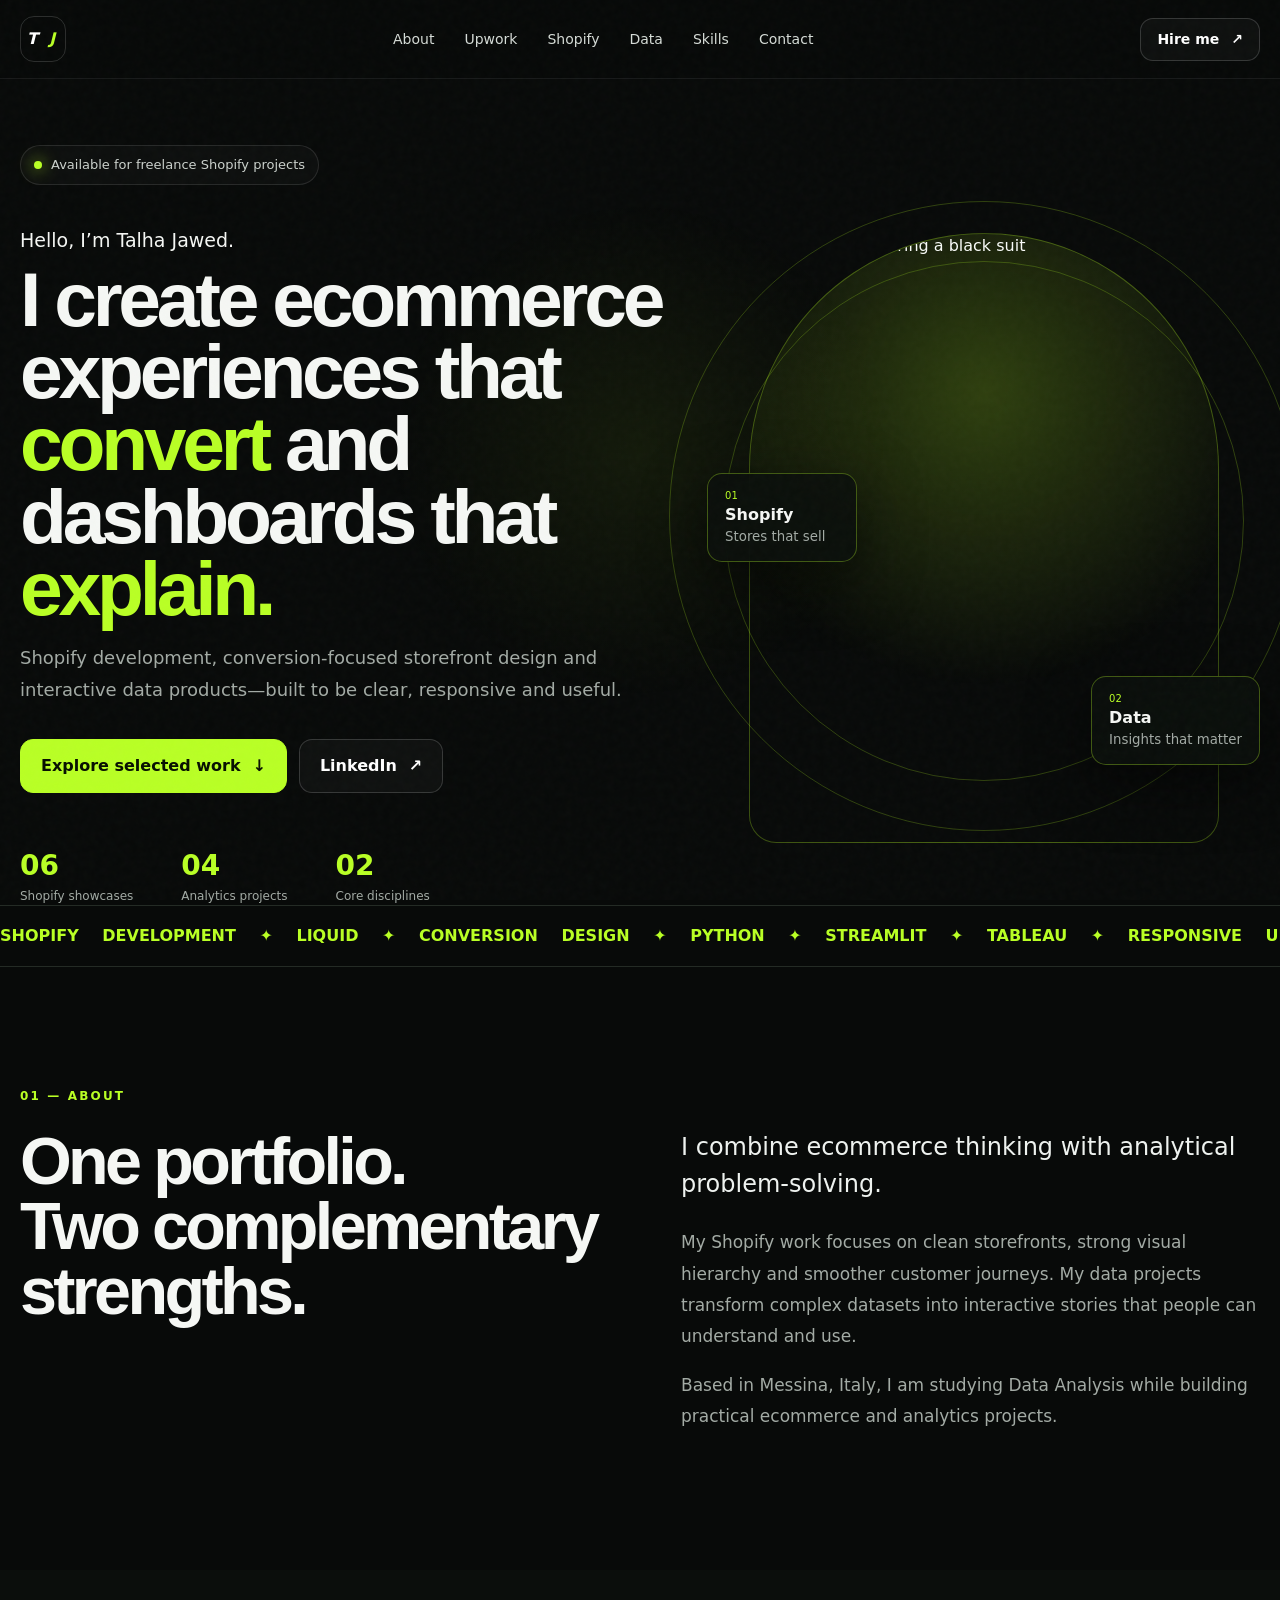
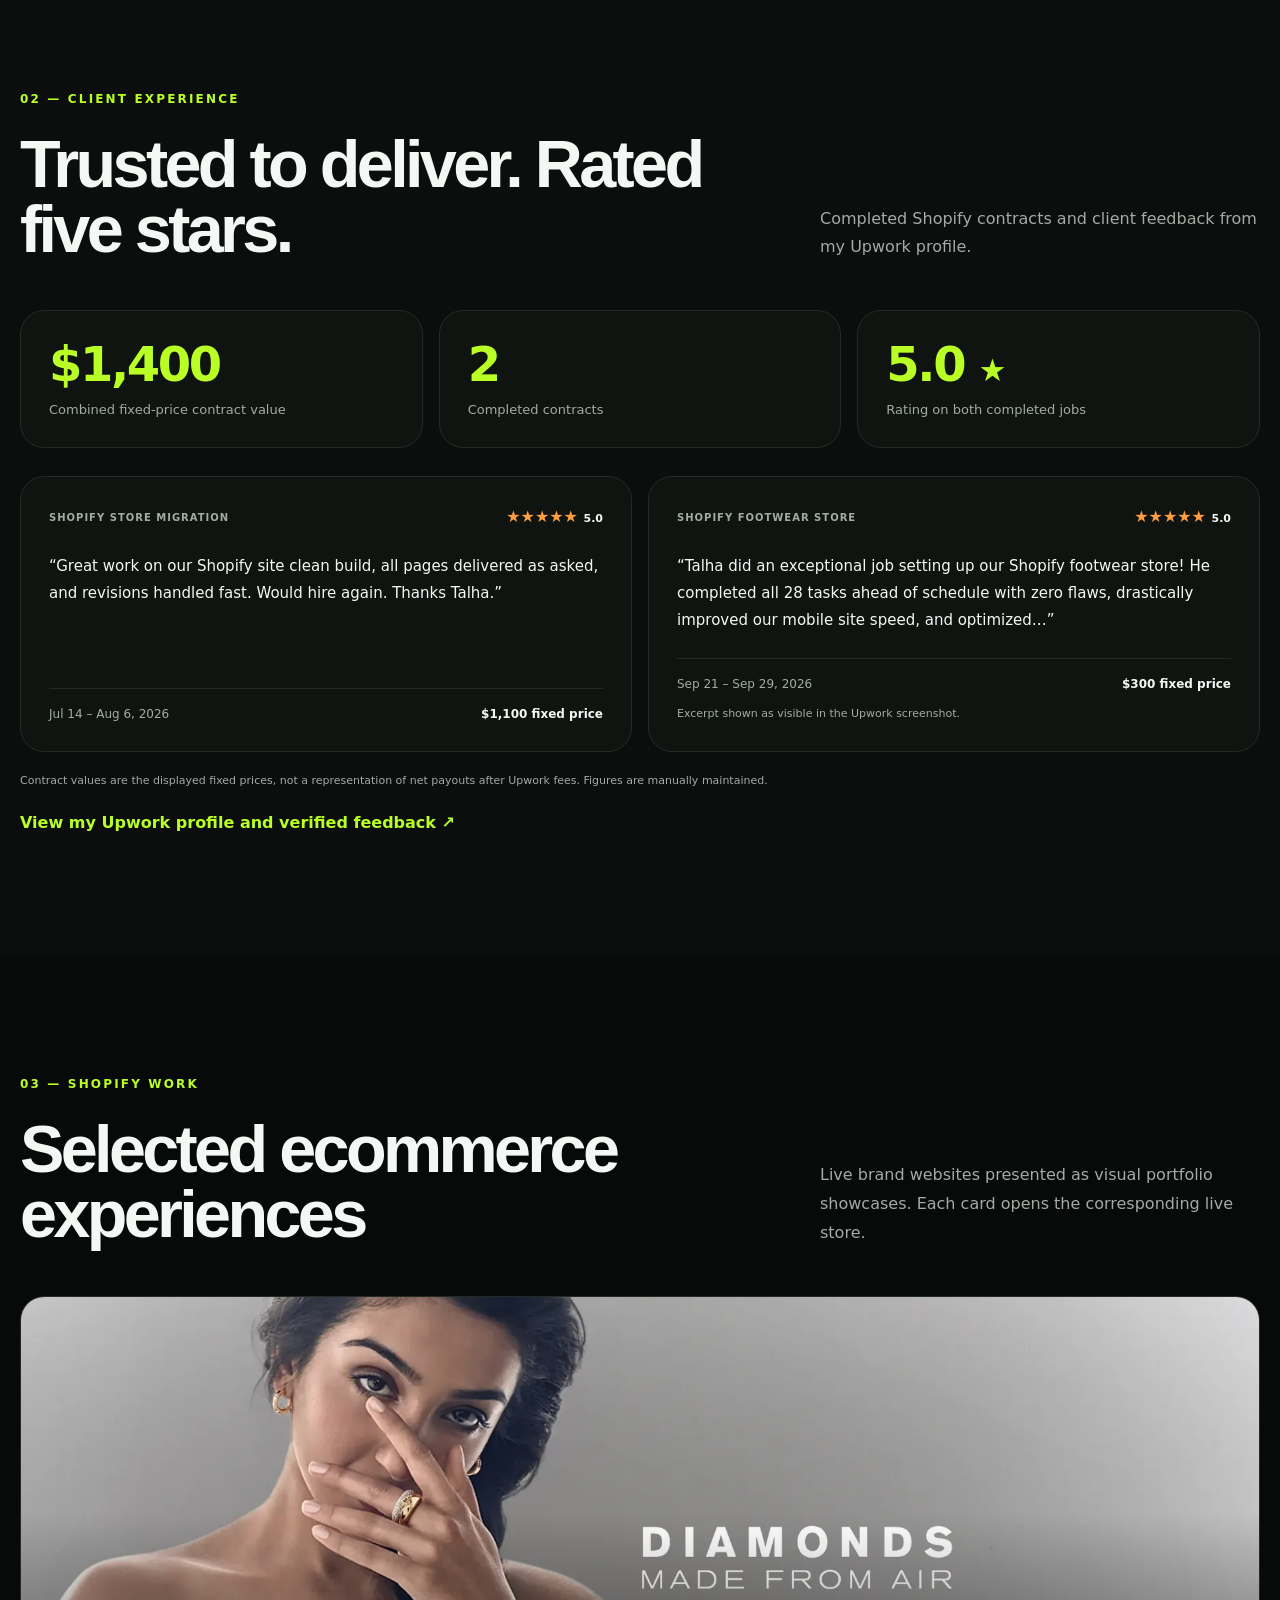
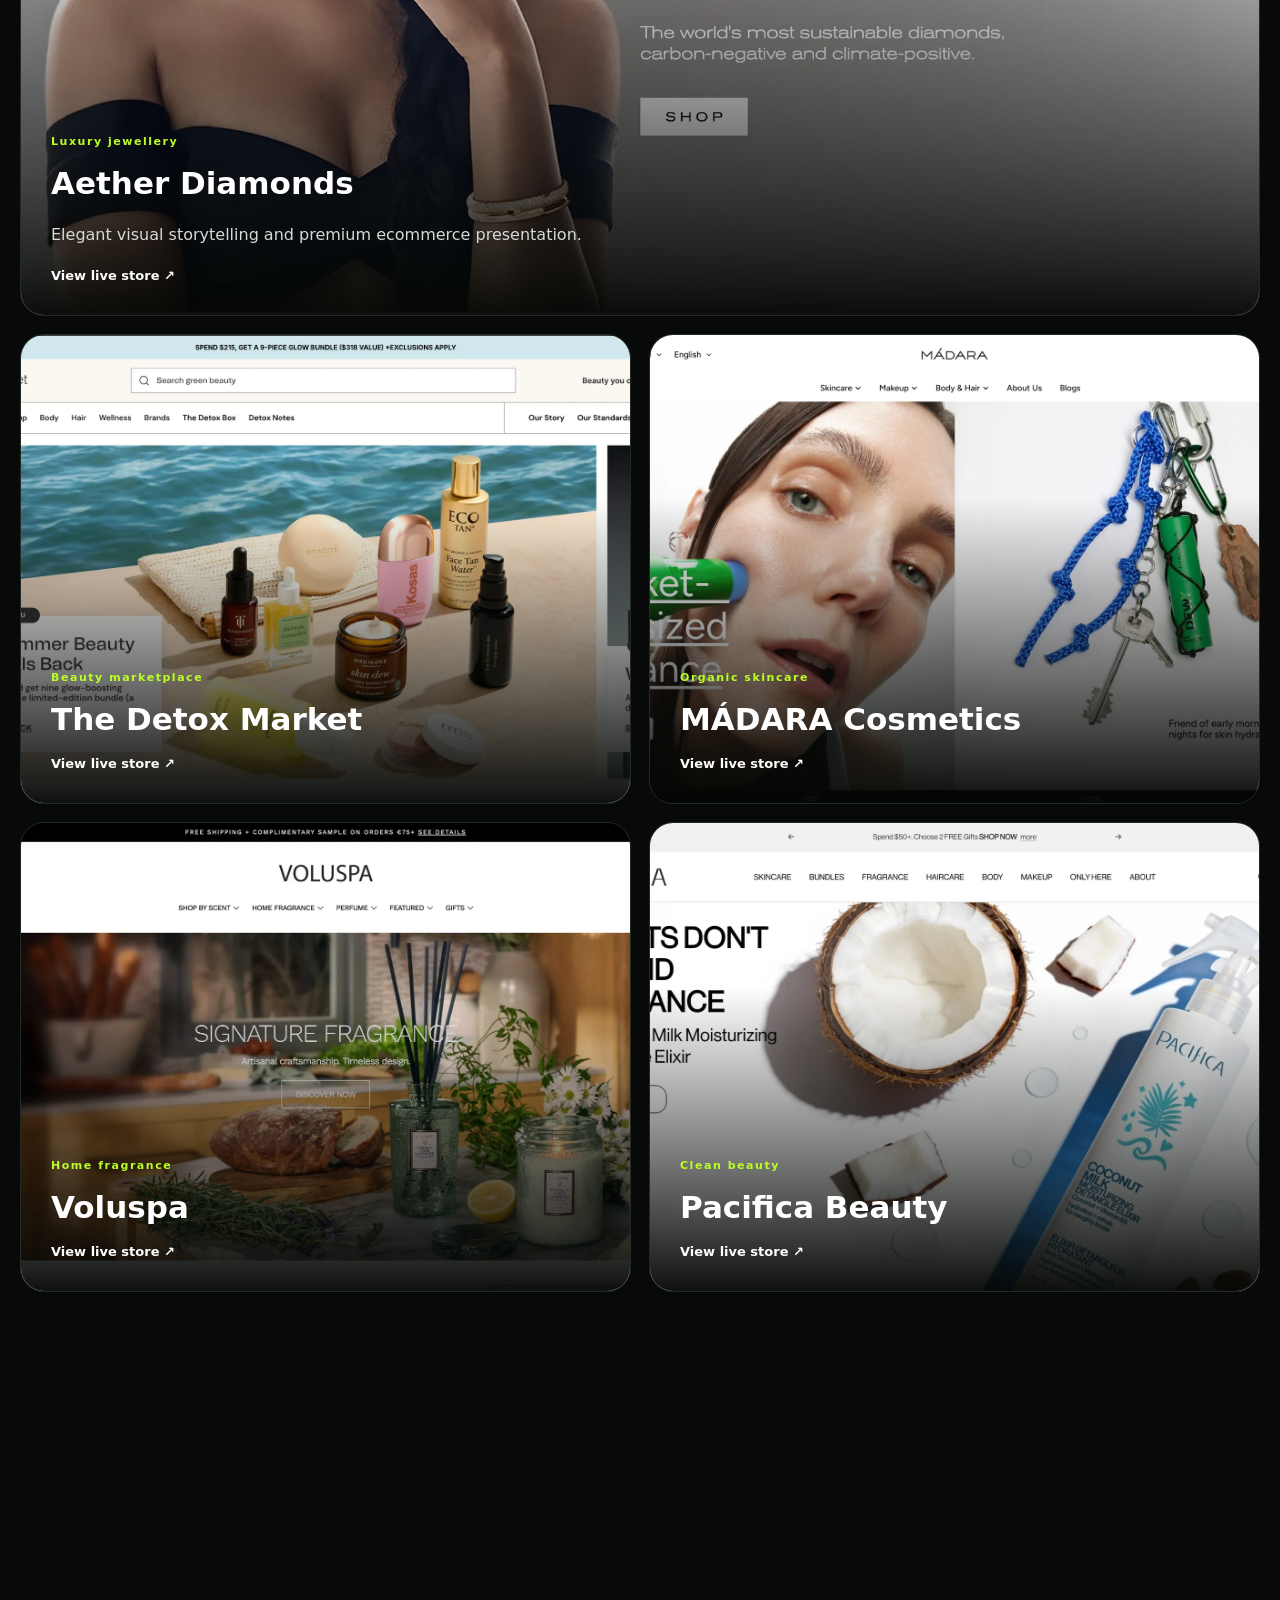
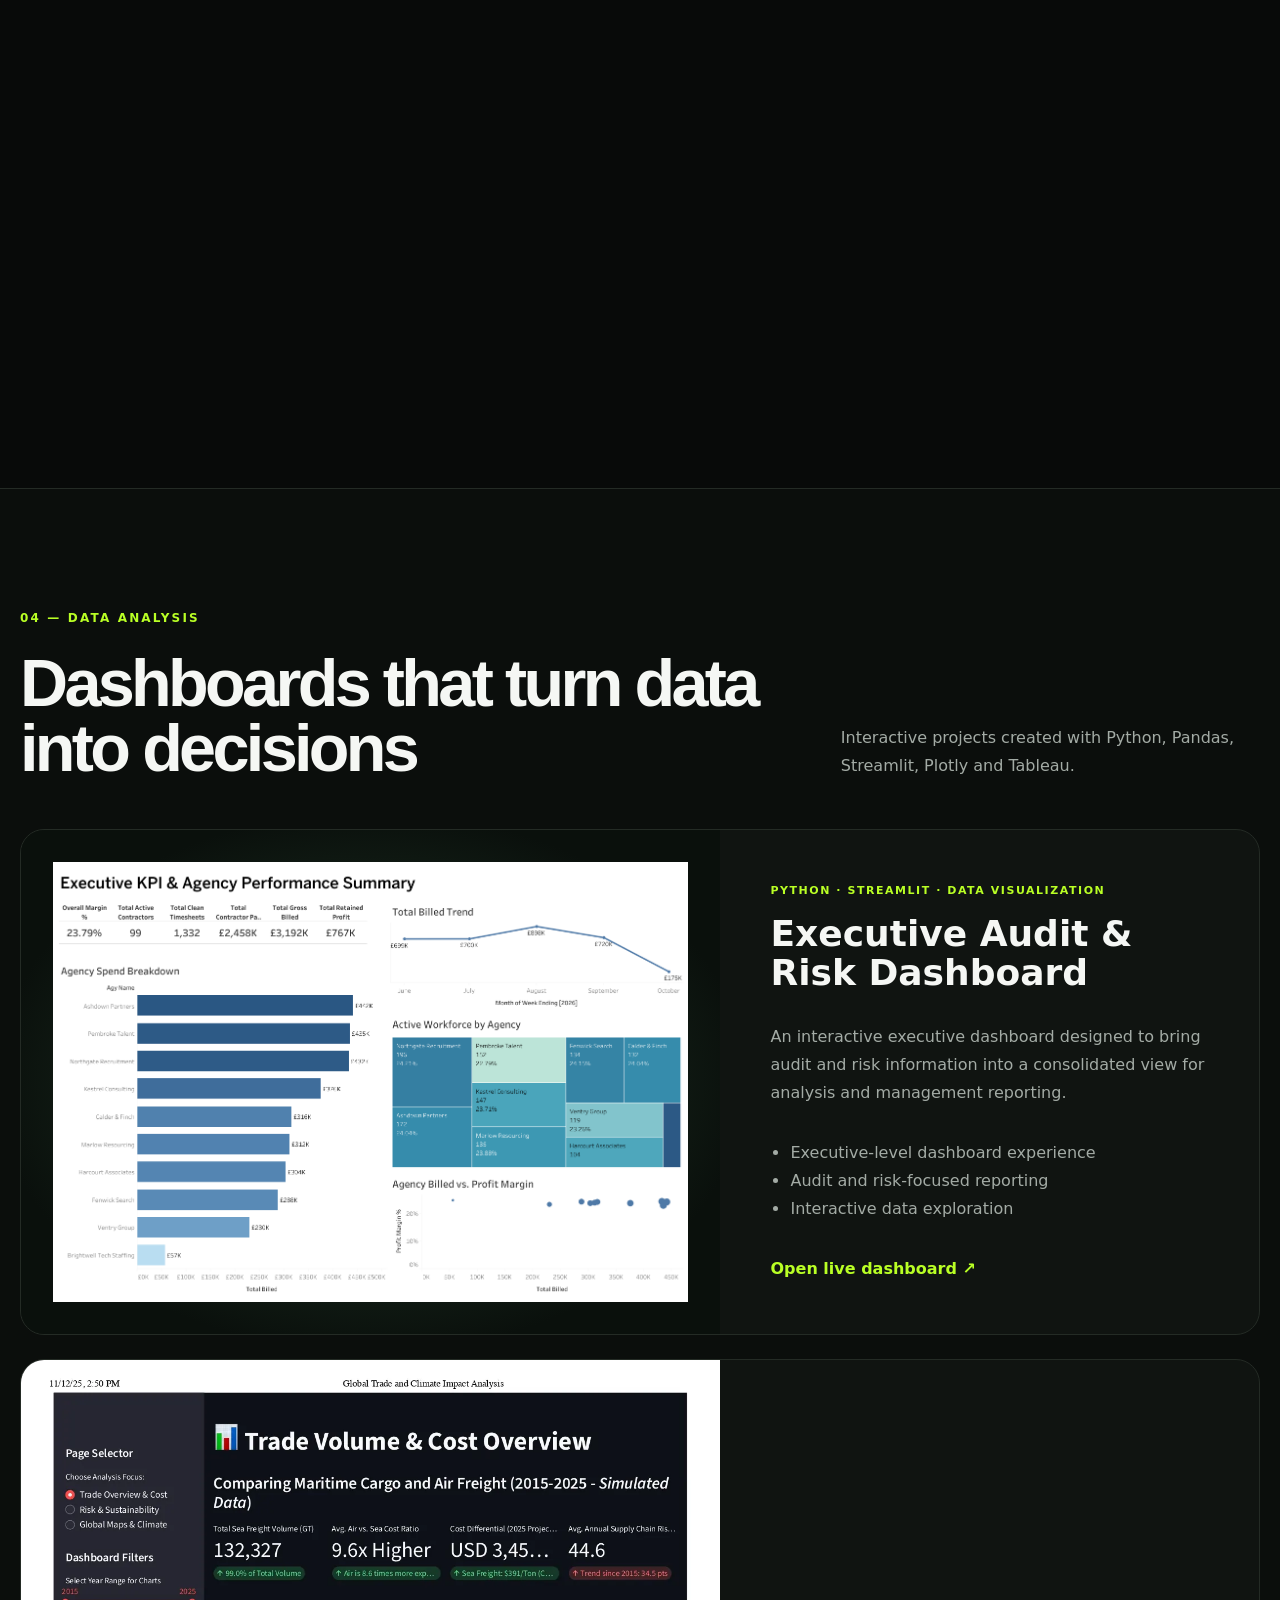
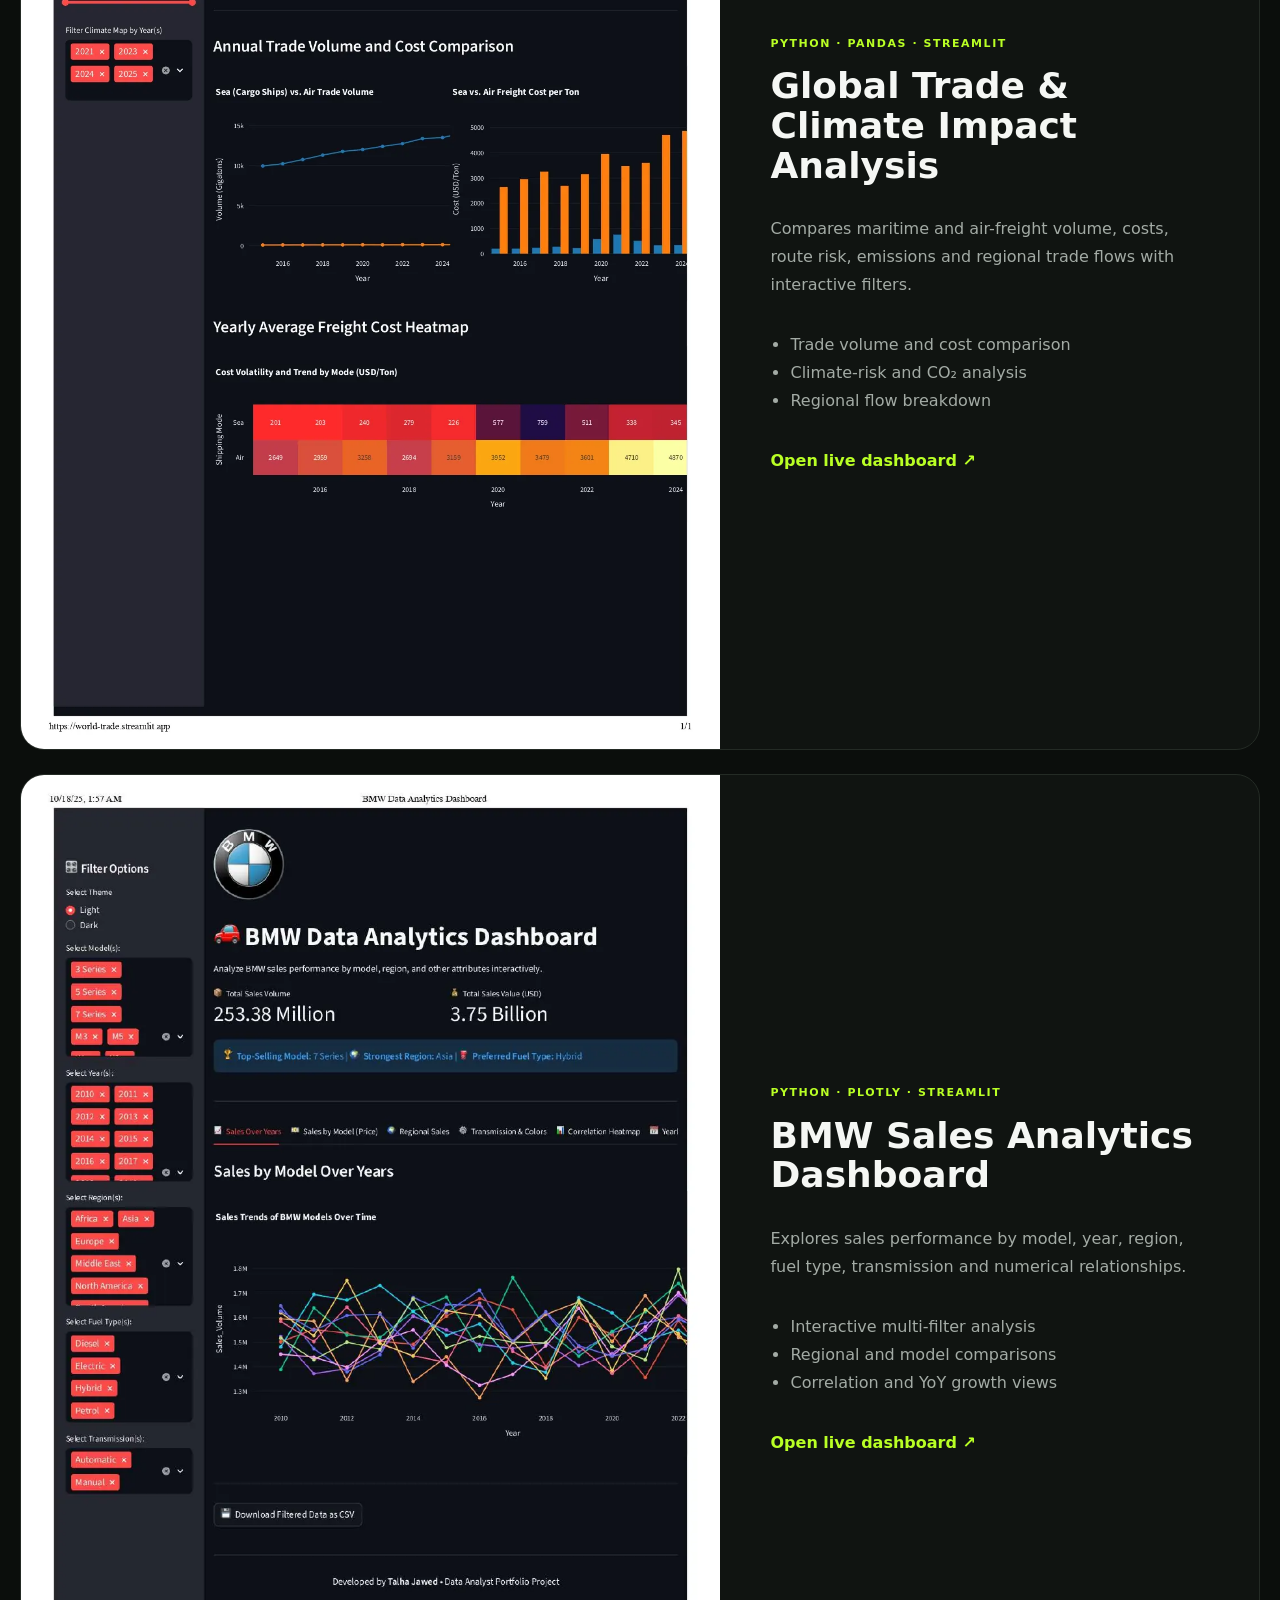
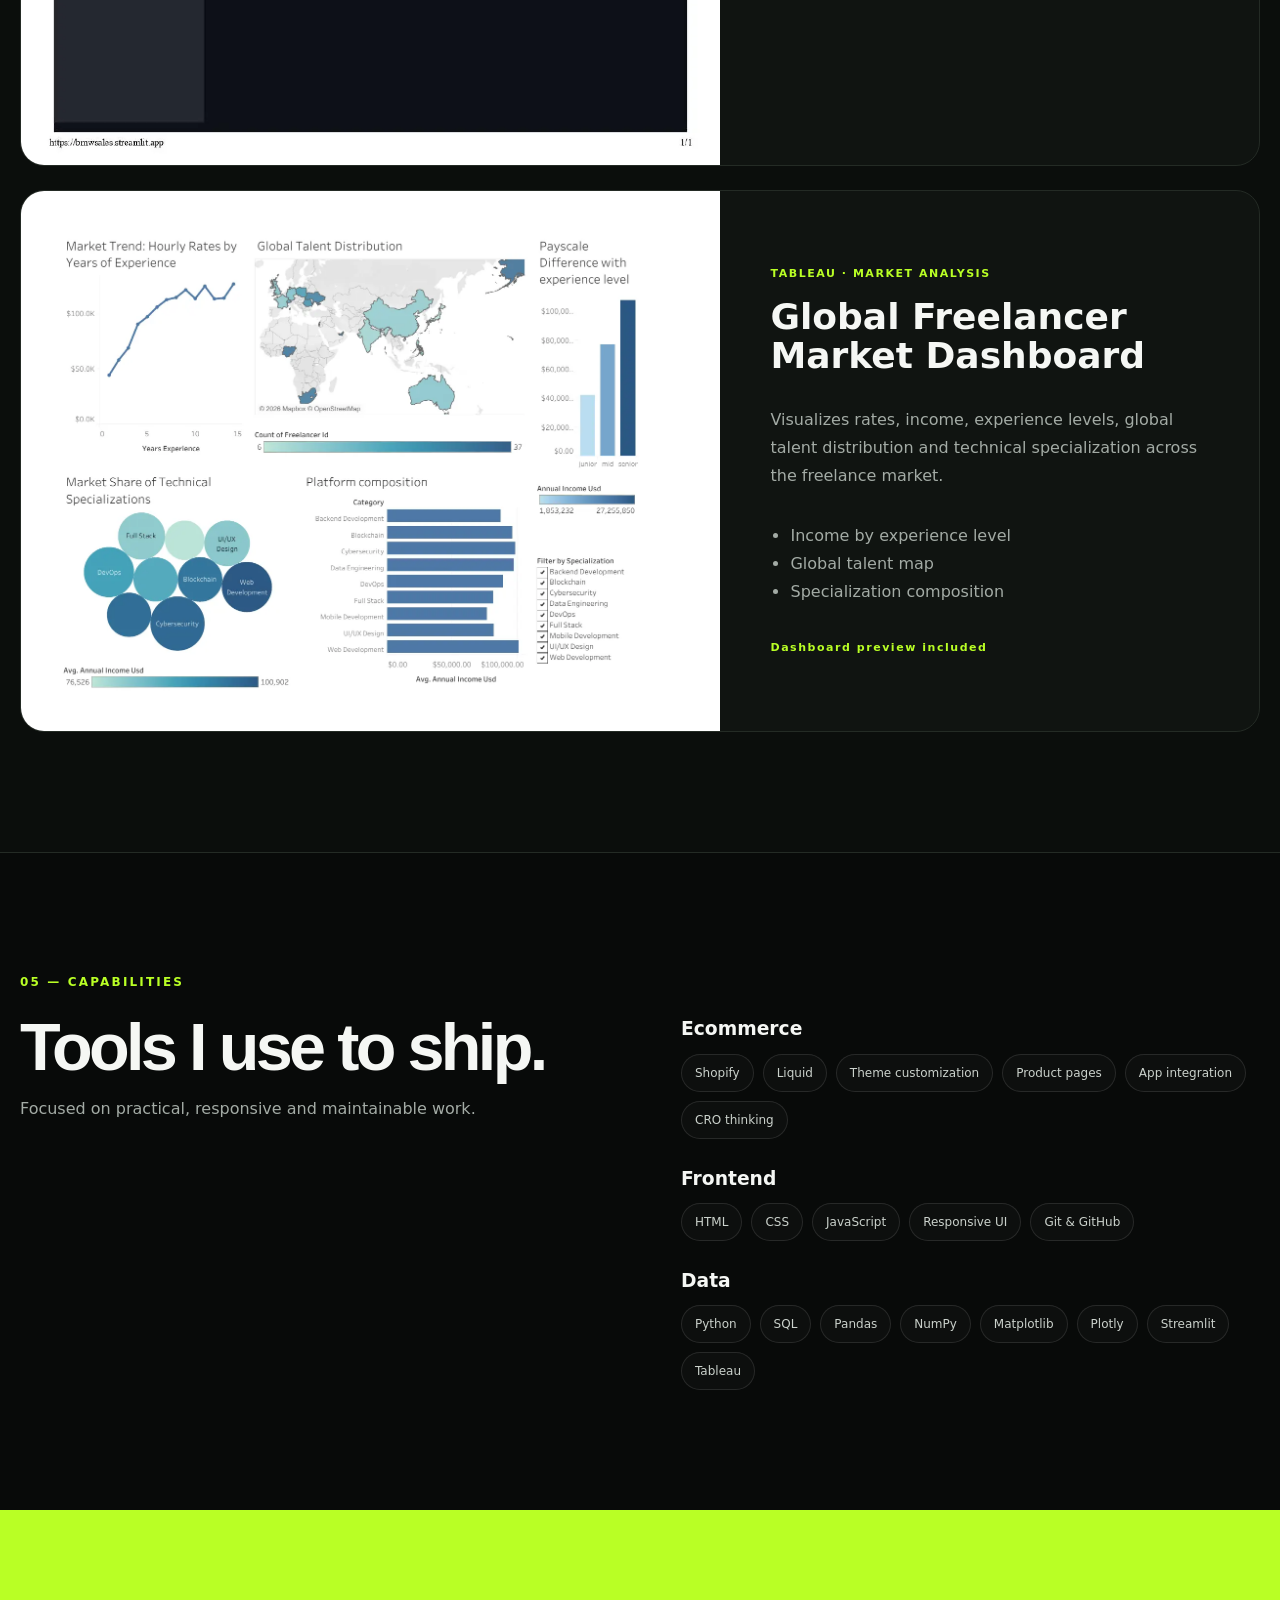
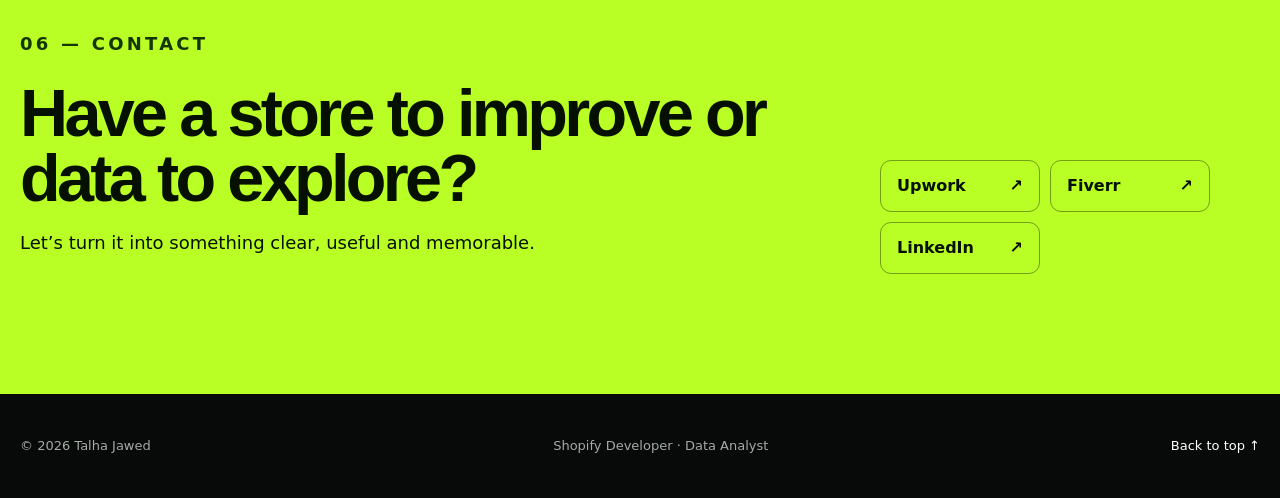
==== commit e29d65a2: "Use uploaded executive KPI dashboard screenshot as project cover" ====
--- a/index.html
+++ b/index.html
@@ -133,13 +133,8 @@
         <div class="data-list">
 
           <article class="data-card reveal">
-            <div class="data-visual audit-visual" role="img" aria-label="Executive Audit and Risk Dashboard project preview">
-              <div class="audit-preview">
-                <span>EXECUTIVE REPORTING</span>
-                <strong>Audit <em>&</em> Risk</strong>
-                <div class="audit-bars"><i></i><i></i><i></i><i></i><i></i><i></i></div>
-                <small>RISK OVERVIEW · CONTROL MONITORING · AUDIT INSIGHTS</small>
-              </div>
+            <div class="data-visual audit-visual">
+              <img src="assets/images/Executive%20KPI%20%26%20Agency%20Performance%20Summary.png" alt="Executive KPI and Agency Performance Summary dashboard cover" loading="lazy">
             </div>
             <div class="data-copy"><span>PYTHON · STREAMLIT · DATA VISUALIZATION</span><h3>Executive Audit & Risk Dashboard</h3><p>An interactive executive dashboard designed to bring audit and risk information into a consolidated view for analysis and management reporting.</p><ul><li>Executive-level dashboard experience</li><li>Audit and risk-focused reporting</li><li>Interactive data exploration</li></ul><a href="https://executive-audit-risk-dashboard-csjwy67zxpnz4z6apwgc2n.streamlit.app/" target="_blank" rel="noopener noreferrer">Open live dashboard ↗</a></div>
           </article>
